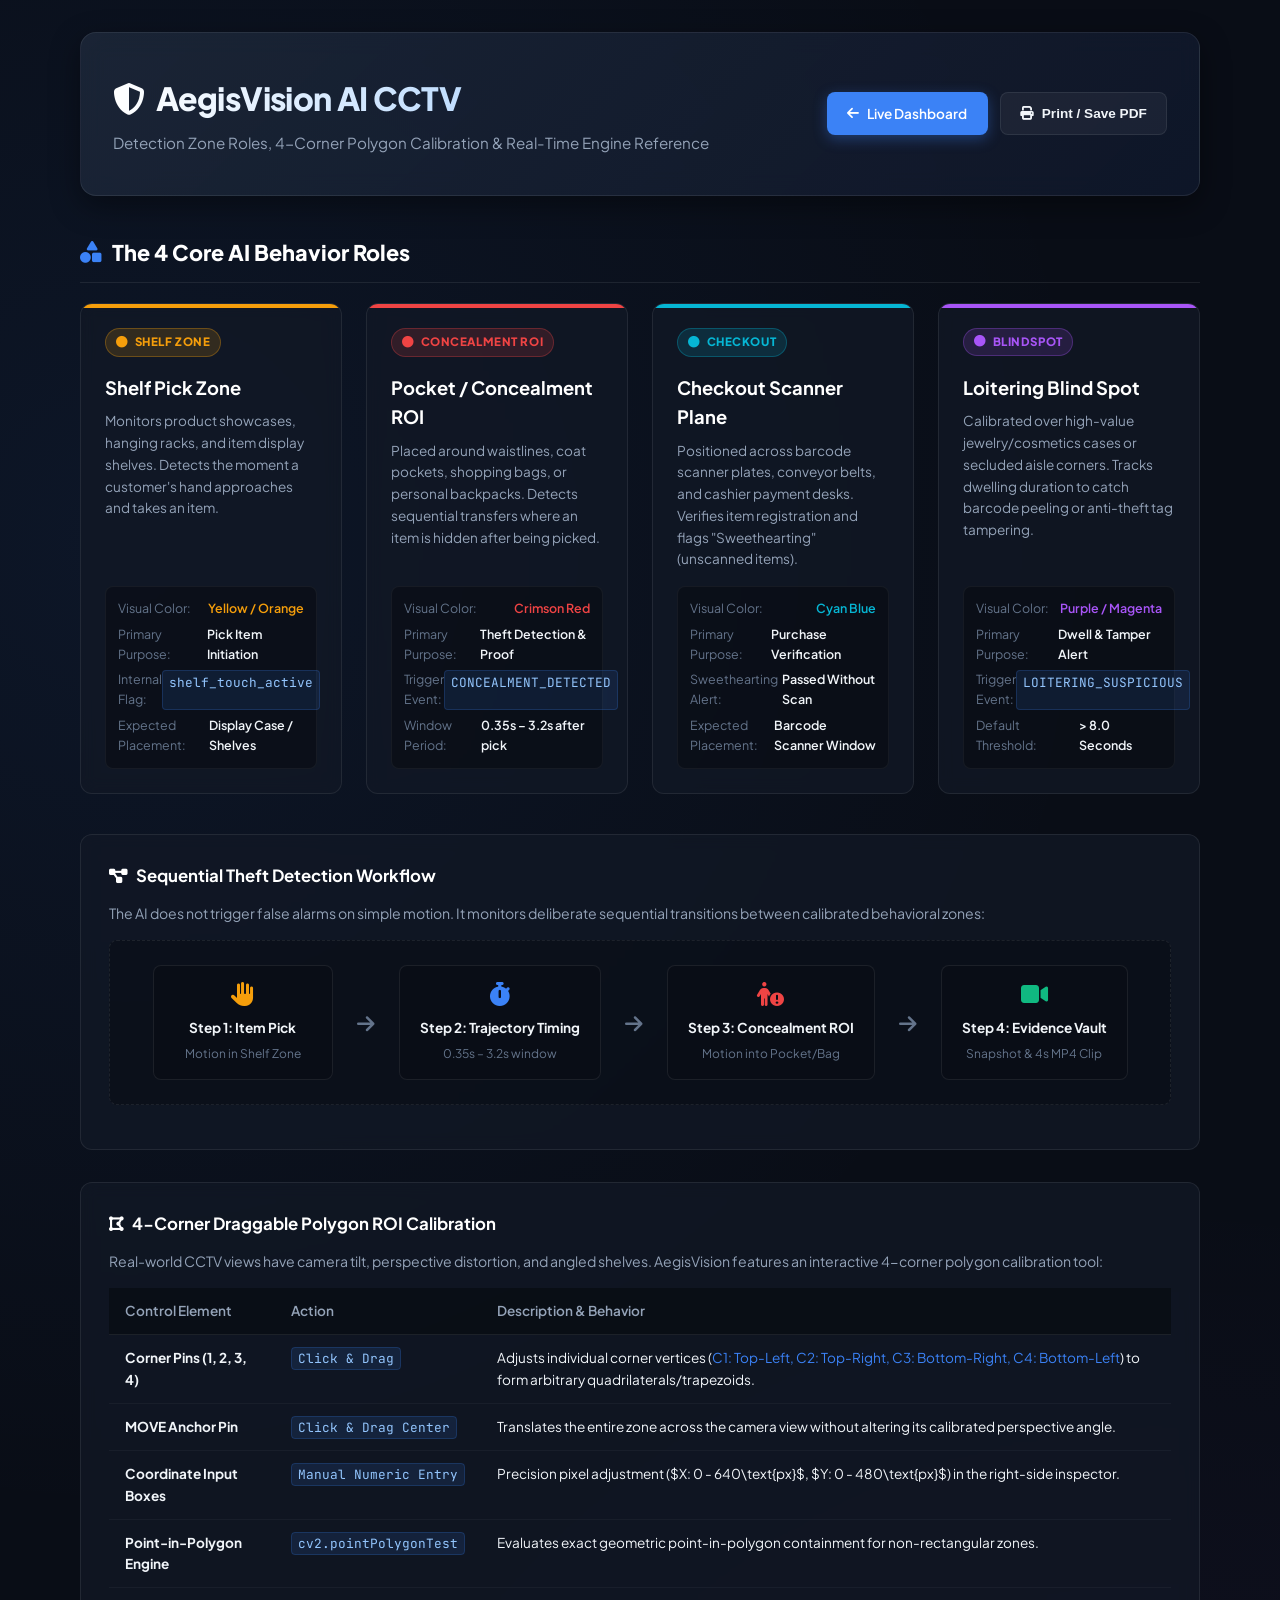
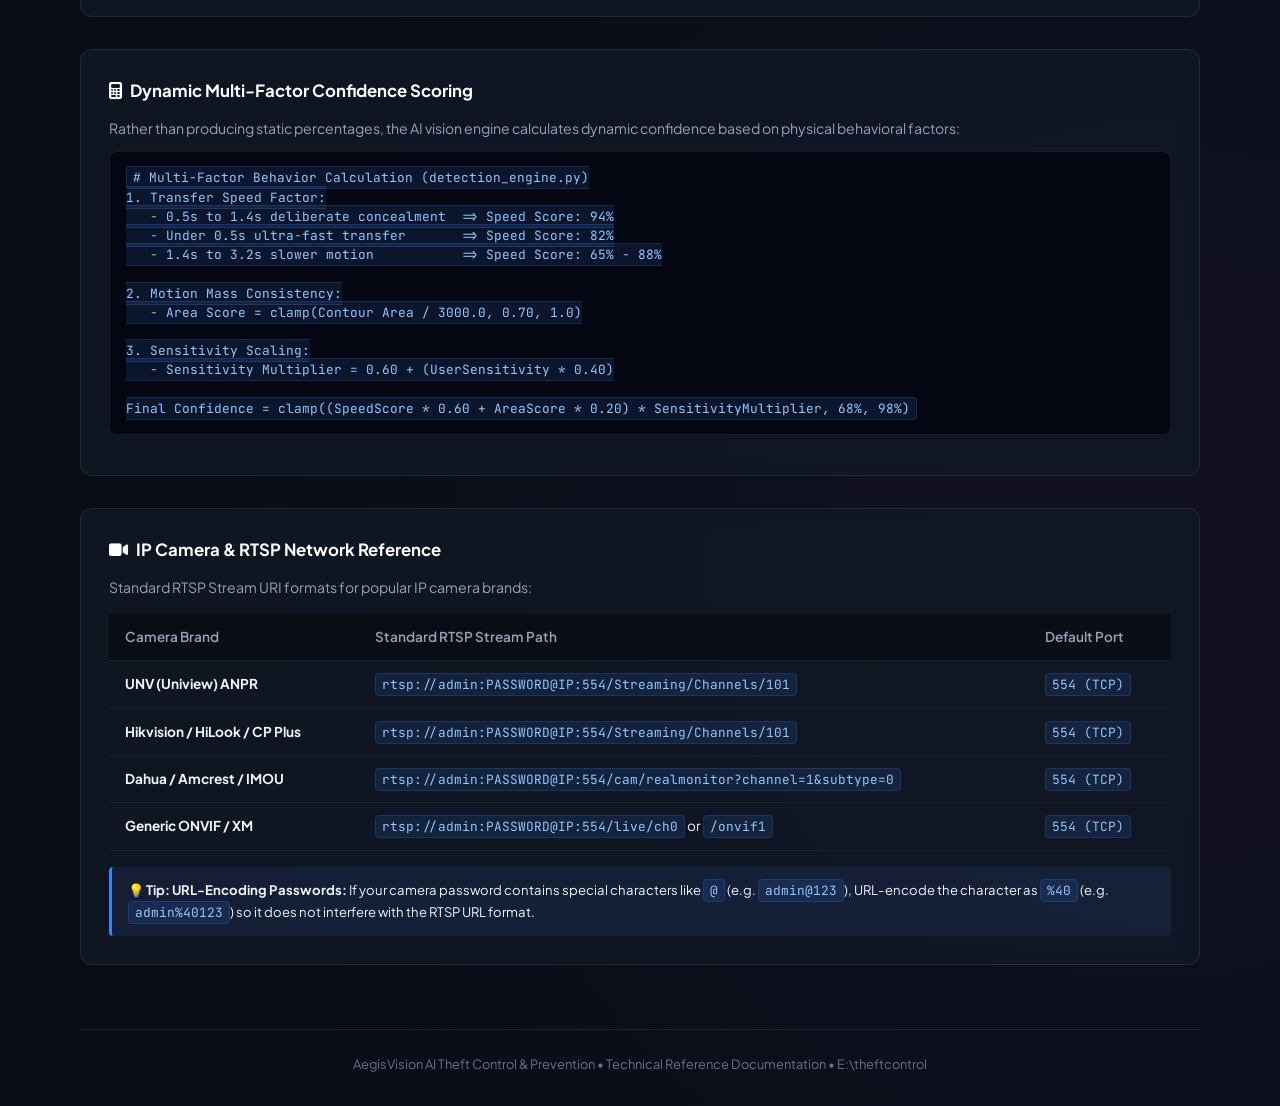
==== frontend/documentation.html @ 31d65dce "Add HTML reference documentation for Behavior Roles and 4-corner calibration" ====
<!DOCTYPE html>
<html lang="en">
<head>
    <meta charset="UTF-8">
    <meta name="viewport" content="width=device-width, initial-scale=1.0">
    <title>AegisVision - AI Theft Prevention & CCTV Calibration Reference Guide</title>
    <!-- Modern Typography -->
    <link rel="preconnect" href="https://fonts.googleapis.com">
    <link rel="preconnect" href="https://fonts.gstatic.com" crossorigin>
    <link href="https://fonts.googleapis.com/css2?family=Plus+Jakarta+Sans:wght@300;400;500;600;700;800&family=JetBrains+Mono:wght@400;500;700&display=swap" rel="stylesheet">
    <!-- Font Awesome Icons -->
    <link rel="stylesheet" href="https://cdnjs.cloudflare.com/ajax/libs/font-awesome/6.5.1/css/all.min.css">
    
    <style>
        :root {
            --bg-body: #090d16;
            --bg-card: rgba(18, 24, 38, 0.75);
            --bg-card-hover: rgba(28, 38, 60, 0.85);
            --border-color: rgba(255, 255, 255, 0.08);
            --border-highlight: rgba(59, 130, 246, 0.4);
            --text-primary: #f1f5f9;
            --text-secondary: #94a3b8;
            --text-muted: #64748b;
            --accent-blue: #3b82f6;
            --accent-amber: #f59e0b;
            --accent-red: #ef4444;
            --accent-cyan: #06b6d4;
            --accent-purple: #a855f7;
            --accent-green: #10b981;
            --radius-lg: 16px;
            --radius-md: 12px;
            --radius-sm: 8px;
        }

        * {
            box-sizing: border-box;
            margin: 0;
            padding: 0;
        }

        body {
            font-family: 'Plus Jakarta Sans', -apple-system, BlinkMacSystemFont, sans-serif;
            background-color: var(--bg-body);
            color: var(--text-primary);
            line-height: 1.6;
            padding: 2rem 1.5rem;
            background-image: 
                radial-gradient(circle at 10% 20%, rgba(59, 130, 246, 0.08) 0%, transparent 40%),
                radial-gradient(circle at 90% 80%, rgba(168, 85, 247, 0.06) 0%, transparent 40%);
            min-height: 100vh;
        }

        .container {
            max-width: 1120px;
            margin: 0 auto;
        }

        /* HEADER */
        .doc-header {
            background: linear-gradient(135deg, rgba(30, 41, 59, 0.8) 0%, rgba(15, 23, 42, 0.9) 100%);
            border: 1px solid var(--border-color);
            border-radius: var(--radius-lg);
            padding: 2.5rem 2rem;
            margin-bottom: 2.5rem;
            backdrop-filter: blur(12px);
            box-shadow: 0 10px 30px rgba(0, 0, 0, 0.4);
            display: flex;
            align-items: center;
            justify-content: space-between;
            flex-wrap: wrap;
            gap: 1.5rem;
        }

        .header-left h1 {
            font-size: 2rem;
            font-weight: 800;
            letter-spacing: -0.02em;
            display: flex;
            align-items: center;
            gap: 0.75rem;
            background: linear-gradient(to right, #ffffff, #93c5fd);
            -webkit-background-clip: text;
            -webkit-text-fill-color: transparent;
        }

        .header-left p {
            color: var(--text-secondary);
            font-size: 0.95rem;
            margin-top: 0.4rem;
        }

        .header-actions {
            display: flex;
            gap: 0.75rem;
        }

        .btn {
            display: inline-flex;
            align-items: center;
            gap: 0.5rem;
            padding: 0.6rem 1.2rem;
            border-radius: var(--radius-sm);
            font-size: 0.85rem;
            font-weight: 600;
            text-decoration: none;
            cursor: pointer;
            transition: all 0.2s ease;
            border: 1px solid transparent;
        }

        .btn-primary {
            background-color: var(--accent-blue);
            color: #ffffff;
            box-shadow: 0 4px 14px rgba(59, 130, 246, 0.35);
        }

        .btn-primary:hover {
            background-color: #2563eb;
            transform: translateY(-1px);
        }

        .btn-outline {
            background-color: rgba(255, 255, 255, 0.05);
            border-color: var(--border-color);
            color: var(--text-primary);
        }

        .btn-outline:hover {
            background-color: rgba(255, 255, 255, 0.1);
        }

        /* SECTION HEADINGS */
        .section-title {
            font-size: 1.35rem;
            font-weight: 800;
            color: #ffffff;
            margin: 2.5rem 0 1.25rem 0;
            display: flex;
            align-items: center;
            gap: 0.6rem;
            border-bottom: 1px solid var(--border-color);
            padding-bottom: 0.75rem;
        }

        .section-title i {
            color: var(--accent-blue);
        }

        /* ROLE CARDS GRID */
        .roles-grid {
            display: grid;
            grid-template-columns: repeat(auto-fit, minmax(260px, 1fr));
            gap: 1.5rem;
            margin-bottom: 2.5rem;
        }

        .role-card {
            background: var(--bg-card);
            border: 1px solid var(--border-color);
            border-radius: var(--radius-md);
            padding: 1.5rem;
            backdrop-filter: blur(8px);
            transition: all 0.25s ease;
            position: relative;
            overflow: hidden;
            display: flex;
            flex-direction: column;
        }

        .role-card:hover {
            background: var(--bg-card-hover);
            transform: translateY(-3px);
            box-shadow: 0 8px 24px rgba(0, 0, 0, 0.3);
        }

        .role-card::before {
            content: '';
            position: absolute;
            top: 0;
            left: 0;
            width: 100%;
            height: 4px;
        }

        .card-shelf::before { background-color: var(--accent-amber); }
        .card-pocket::before { background-color: var(--accent-red); }
        .card-checkout::before { background-color: var(--accent-cyan); }
        .card-blindspot::before { background-color: var(--accent-purple); }

        .role-badge {
            display: inline-flex;
            align-items: center;
            gap: 0.4rem;
            font-size: 0.72rem;
            font-weight: 800;
            text-transform: uppercase;
            letter-spacing: 0.05em;
            padding: 0.25rem 0.6rem;
            border-radius: 20px;
            margin-bottom: 1rem;
            width: fit-content;
        }

        .badge-shelf { background: rgba(245, 158, 11, 0.15); color: var(--accent-amber); border: 1px solid rgba(245, 158, 11, 0.3); }
        .badge-pocket { background: rgba(239, 68, 68, 0.15); color: var(--accent-red); border: 1px solid rgba(239, 68, 68, 0.3); }
        .badge-checkout { background: rgba(6, 182, 212, 0.15); color: var(--accent-cyan); border: 1px solid rgba(6, 182, 212, 0.3); }
        .badge-blindspot { background: rgba(168, 85, 247, 0.15); color: var(--accent-purple); border: 1px solid rgba(168, 85, 247, 0.3); }

        .role-card h3 {
            font-size: 1.15rem;
            font-weight: 700;
            margin-bottom: 0.5rem;
            color: #ffffff;
        }

        .role-card p {
            color: var(--text-secondary);
            font-size: 0.85rem;
            margin-bottom: 1rem;
            flex: 1;
        }

        .role-specs {
            background: rgba(0, 0, 0, 0.3);
            border-radius: var(--radius-sm);
            padding: 0.75rem;
            font-size: 0.78rem;
            border: 1px solid rgba(255, 255, 255, 0.05);
        }

        .role-specs div {
            display: flex;
            justify-content: space-between;
            margin-bottom: 0.35rem;
        }

        .role-specs div:last-child {
            margin-bottom: 0;
        }

        .role-specs span:first-child {
            color: var(--text-muted);
        }

        .role-specs span:last-child {
            font-weight: 600;
            color: var(--text-primary);
        }

        /* FEATURE PANELS */
        .feature-panel {
            background: var(--bg-card);
            border: 1px solid var(--border-color);
            border-radius: var(--radius-md);
            padding: 1.75rem;
            margin-bottom: 2rem;
            backdrop-filter: blur(8px);
        }

        .feature-panel h4 {
            font-size: 1.05rem;
            font-weight: 700;
            color: #ffffff;
            margin-bottom: 0.75rem;
            display: flex;
            align-items: center;
            gap: 0.5rem;
        }

        /* TABLES */
        .doc-table {
            width: 100%;
            border-collapse: collapse;
            font-size: 0.85rem;
            margin-top: 1rem;
        }

        .doc-table th {
            text-align: left;
            padding: 0.75rem 1rem;
            background: rgba(0, 0, 0, 0.35);
            color: var(--text-secondary);
            font-weight: 600;
            border-bottom: 1px solid var(--border-color);
        }

        .doc-table td {
            padding: 0.75rem 1rem;
            border-bottom: 1px solid rgba(255, 255, 255, 0.04);
            color: var(--text-primary);
            vertical-align: top;
        }

        .doc-table tr:hover td {
            background: rgba(255, 255, 255, 0.02);
        }

        /* CODE SNIPPETS */
        code, pre {
            font-family: 'JetBrains Mono', monospace;
            font-size: 0.8rem;
        }

        code {
            background: rgba(59, 130, 246, 0.12);
            color: #93c5fd;
            padding: 2px 6px;
            border-radius: 4px;
            border: 1px solid rgba(59, 130, 246, 0.2);
        }

        pre {
            background: #040711;
            padding: 1rem;
            border-radius: var(--radius-sm);
            border: 1px solid rgba(255, 255, 255, 0.08);
            overflow-x: auto;
            color: #cbd5e1;
            line-height: 1.5;
            margin: 0.75rem 0;
        }

        /* VISUAL DIAGRAM */
        .diagram-box {
            display: flex;
            align-items: center;
            justify-content: center;
            gap: 1.5rem;
            flex-wrap: wrap;
            padding: 1.5rem;
            background: rgba(0, 0, 0, 0.25);
            border-radius: var(--radius-sm);
            border: 1px dashed var(--border-color);
            margin: 1rem 0;
        }

        .diagram-node {
            background: var(--bg-body);
            border: 1px solid var(--border-color);
            padding: 1rem 1.25rem;
            border-radius: var(--radius-sm);
            text-align: center;
            min-width: 180px;
        }

        .diagram-node i {
            font-size: 1.5rem;
            margin-bottom: 0.5rem;
            display: block;
        }

        .diagram-arrow {
            color: var(--text-muted);
            font-size: 1.25rem;
        }

        /* FOOTER */
        .doc-footer {
            text-align: center;
            color: var(--text-muted);
            font-size: 0.8rem;
            margin-top: 4rem;
            padding-top: 1.5rem;
            border-top: 1px solid var(--border-color);
        }

        @media (max-width: 768px) {
            .doc-header {
                padding: 1.5rem;
            }
            .roles-grid {
                grid-template-columns: 1fr;
            }
        }
    </style>
</head>
<body>
    <div class="container">

        <!-- 1. HEADER -->
        <header class="doc-header">
            <div class="header-left">
                <h1><i class="fa-solid fa-shield-halved"></i> AegisVision AI CCTV</h1>
                <p>Detection Zone Roles, 4-Corner Polygon Calibration & Real-Time Engine Reference</p>
            </div>
            <div class="header-actions">
                <a href="/" class="btn btn-primary"><i class="fa-solid fa-arrow-left"></i> Live Dashboard</a>
                <button onclick="window.print()" class="btn btn-outline"><i class="fa-solid fa-print"></i> Print / Save PDF</button>
            </div>
        </header>

        <!-- 2. BEHAVIOR ROLES -->
        <h2 class="section-title"><i class="fa-solid fa-shapes"></i> The 4 Core AI Behavior Roles</h2>
        
        <div class="roles-grid">
            
            <!-- ROLE 1: SHELF ZONE -->
            <div class="role-card card-shelf">
                <span class="role-badge badge-shelf"><i class="fa-solid fa-circle"></i> Shelf Zone</span>
                <h3>Shelf Pick Zone</h3>
                <p>Monitors product showcases, hanging racks, and item display shelves. Detects the moment a customer's hand approaches and takes an item.</p>
                <div class="role-specs">
                    <div><span>Visual Color:</span> <span style="color:var(--accent-amber)">Yellow / Orange</span></div>
                    <div><span>Primary Purpose:</span> <span>Pick Item Initiation</span></div>
                    <div><span>Internal Flag:</span> <code>shelf_touch_active</code></div>
                    <div><span>Expected Placement:</span> <span>Display Case / Shelves</span></div>
                </div>
            </div>

            <!-- ROLE 2: POCKET CONCEALMENT -->
            <div class="role-card card-pocket">
                <span class="role-badge badge-pocket"><i class="fa-solid fa-circle"></i> Concealment ROI</span>
                <h3>Pocket / Concealment ROI</h3>
                <p>Placed around waistlines, coat pockets, shopping bags, or personal backpacks. Detects sequential transfers where an item is hidden after being picked.</p>
                <div class="role-specs">
                    <div><span>Visual Color:</span> <span style="color:var(--accent-red)">Crimson Red</span></div>
                    <div><span>Primary Purpose:</span> <span>Theft Detection & Proof</span></div>
                    <div><span>Trigger Event:</span> <code>CONCEALMENT_DETECTED</code></div>
                    <div><span>Window Period:</span> <span>0.35s – 3.2s after pick</span></div>
                </div>
            </div>

            <!-- ROLE 3: CHECKOUT ZONE -->
            <div class="role-card card-checkout">
                <span class="role-badge badge-checkout"><i class="fa-solid fa-circle"></i> Checkout</span>
                <h3>Checkout Scanner Plane</h3>
                <p>Positioned across barcode scanner plates, conveyor belts, and cashier payment desks. Verifies item registration and flags "Sweethearting" (unscanned items).</p>
                <div class="role-specs">
                    <div><span>Visual Color:</span> <span style="color:var(--accent-cyan)">Cyan Blue</span></div>
                    <div><span>Primary Purpose:</span> <span>Purchase Verification</span></div>
                    <div><span>Sweethearting Alert:</span> <span>Passed Without Scan</span></div>
                    <div><span>Expected Placement:</span> <span>Barcode Scanner Window</span></div>
                </div>
            </div>

            <!-- ROLE 4: BLIND SPOT -->
            <div class="role-card card-blindspot">
                <span class="role-badge badge-blindspot"><i class="fa-solid fa-circle"></i> Blindspot</span>
                <h3>Loitering Blind Spot</h3>
                <p>Calibrated over high-value jewelry/cosmetics cases or secluded aisle corners. Tracks dwelling duration to catch barcode peeling or anti-theft tag tampering.</p>
                <div class="role-specs">
                    <div><span>Visual Color:</span> <span style="color:var(--accent-purple)">Purple / Magenta</span></div>
                    <div><span>Primary Purpose:</span> <span>Dwell & Tamper Alert</span></div>
                    <div><span>Trigger Event:</span> <code>LOITERING_SUSPICIOUS</code></div>
                    <div><span>Default Threshold:</span> <span>&gt; 8.0 Seconds</span></div>
                </div>
            </div>

        </div>

        <!-- 3. BEHAVIORAL SEQUENCE WORKFLOW -->
        <div class="feature-panel">
            <h4><i class="fa-solid fa-diagram-project text-blue"></i> Sequential Theft Detection Workflow</h4>
            <p style="color: var(--text-secondary); font-size: 0.88rem;">
                The AI does not trigger false alarms on simple motion. It monitors deliberate sequential transitions between calibrated behavioral zones:
            </p>

            <div class="diagram-box">
                <div class="diagram-node">
                    <i class="fa-solid fa-hand text-amber" style="color: var(--accent-amber);"></i>
                    <strong style="font-size: 0.85rem;">Step 1: Item Pick</strong>
                    <div style="font-size: 0.75rem; color: var(--text-muted); margin-top: 4px;">Motion in Shelf Zone</div>
                </div>
                <div class="diagram-arrow"><i class="fa-solid fa-arrow-right"></i></div>
                <div class="diagram-node">
                    <i class="fa-solid fa-stopwatch text-blue" style="color: var(--accent-blue);"></i>
                    <strong style="font-size: 0.85rem;">Step 2: Trajectory Timing</strong>
                    <div style="font-size: 0.75rem; color: var(--text-muted); margin-top: 4px;">0.35s – 3.2s window</div>
                </div>
                <div class="diagram-arrow"><i class="fa-solid fa-arrow-right"></i></div>
                <div class="diagram-node">
                    <i class="fa-solid fa-person-circle-exclamation text-red" style="color: var(--accent-red);"></i>
                    <strong style="font-size: 0.85rem;">Step 3: Concealment ROI</strong>
                    <div style="font-size: 0.75rem; color: var(--text-muted); margin-top: 4px;">Motion into Pocket/Bag</div>
                </div>
                <div class="diagram-arrow"><i class="fa-solid fa-arrow-right"></i></div>
                <div class="diagram-node">
                    <i class="fa-solid fa-video text-green" style="color: var(--accent-green);"></i>
                    <strong style="font-size: 0.85rem;">Step 4: Evidence Vault</strong>
                    <div style="font-size: 0.75rem; color: var(--text-muted); margin-top: 4px;">Snapshot & 4s MP4 Clip</div>
                </div>
            </div>
        </div>

        <!-- 4. 4-CORNER DRAGGABLE POLYGON CALIBRATION -->
        <div class="feature-panel">
            <h4><i class="fa-solid fa-draw-polygon text-blue"></i> 4-Corner Draggable Polygon ROI Calibration</h4>
            <p style="color: var(--text-secondary); font-size: 0.88rem; margin-bottom: 1rem;">
                Real-world CCTV views have camera tilt, perspective distortion, and angled shelves. AegisVision features an interactive 4-corner polygon calibration tool:
            </p>

            <table class="doc-table">
                <thead>
                    <tr>
                        <th>Control Element</th>
                        <th>Action</th>
                        <th>Description & Behavior</th>
                    </tr>
                </thead>
                <tbody>
                    <tr>
                        <td><strong>Corner Pins (1, 2, 3, 4)</strong></td>
                        <td><code>Click & Drag</code></td>
                        <td>Adjusts individual corner vertices (<span style="color: var(--accent-blue)">C1: Top-Left, C2: Top-Right, C3: Bottom-Right, C4: Bottom-Left</span>) to form arbitrary quadrilaterals/trapezoids.</td>
                    </tr>
                    <tr>
                        <td><strong>MOVE Anchor Pin</strong></td>
                        <td><code>Click & Drag Center</code></td>
                        <td>Translates the entire zone across the camera view without altering its calibrated perspective angle.</td>
                    </tr>
                    <tr>
                        <td><strong>Coordinate Input Boxes</strong></td>
                        <td><code>Manual Numeric Entry</code></td>
                        <td>Precision pixel adjustment ($X: 0 - 640\text{px}$, $Y: 0 - 480\text{px}$) in the right-side inspector.</td>
                    </tr>
                    <tr>
                        <td><strong>Point-in-Polygon Engine</strong></td>
                        <td><code>cv2.pointPolygonTest</code></td>
                        <td>Evaluates exact geometric point-in-polygon containment for non-rectangular zones.</td>
                    </tr>
                </tbody>
            </table>
        </div>

        <!-- 5. DYNAMIC CONFIDENCE SCORING -->
        <div class="feature-panel">
            <h4><i class="fa-solid fa-calculator text-blue"></i> Dynamic Multi-Factor Confidence Scoring</h4>
            <p style="color: var(--text-secondary); font-size: 0.88rem;">
                Rather than producing static percentages, the AI vision engine calculates dynamic confidence based on physical behavioral factors:
            </p>

            <pre><code># Multi-Factor Behavior Calculation (detection_engine.py)
1. Transfer Speed Factor:
   - 0.5s to 1.4s deliberate concealment  => Speed Score: 94%
   - Under 0.5s ultra-fast transfer       => Speed Score: 82%
   - 1.4s to 3.2s slower motion           => Speed Score: 65% - 88%

2. Motion Mass Consistency:
   - Area Score = clamp(Contour Area / 3000.0, 0.70, 1.0)

3. Sensitivity Scaling:
   - Sensitivity Multiplier = 0.60 + (UserSensitivity * 0.40)

Final Confidence = clamp((SpeedScore * 0.60 + AreaScore * 0.20) * SensitivityMultiplier, 68%, 98%)</code></pre>
        </div>

        <!-- 6. CAMERA STREAM & NETWORK REFERENCE -->
        <div class="feature-panel">
            <h4><i class="fa-solid fa-video text-blue"></i> IP Camera & RTSP Network Reference</h4>
            <p style="color: var(--text-secondary); font-size: 0.88rem;">
                Standard RTSP Stream URI formats for popular IP camera brands:
            </p>

            <table class="doc-table">
                <thead>
                    <tr>
                        <th>Camera Brand</th>
                        <th>Standard RTSP Stream Path</th>
                        <th>Default Port</th>
                    </tr>
                </thead>
                <tbody>
                    <tr>
                        <td><strong>UNV (Uniview) ANPR</strong></td>
                        <td><code>rtsp://admin:PASSWORD@IP:554/Streaming/Channels/101</code></td>
                        <td><code>554 (TCP)</code></td>
                    </tr>
                    <tr>
                        <td><strong>Hikvision / HiLook / CP Plus</strong></td>
                        <td><code>rtsp://admin:PASSWORD@IP:554/Streaming/Channels/101</code></td>
                        <td><code>554 (TCP)</code></td>
                    </tr>
                    <tr>
                        <td><strong>Dahua / Amcrest / IMOU</strong></td>
                        <td><code>rtsp://admin:PASSWORD@IP:554/cam/realmonitor?channel=1&subtype=0</code></td>
                        <td><code>554 (TCP)</code></td>
                    </tr>
                    <tr>
                        <td><strong>Generic ONVIF / XM</strong></td>
                        <td><code>rtsp://admin:PASSWORD@IP:554/live/ch0</code> or <code>/onvif1</code></td>
                        <td><code>554 (TCP)</code></td>
                    </tr>
                </tbody>
            </table>

            <div style="background: rgba(59, 130, 246, 0.1); border-left: 3px solid var(--accent-blue); padding: 0.75rem 1rem; border-radius: 4px; margin-top: 1rem; font-size: 0.82rem;">
                <strong>💡 Tip: URL-Encoding Passwords:</strong> If your camera password contains special characters like <code>@</code> (e.g. <code>admin@123</code>), URL-encode the character as <code>%40</code> (e.g. <code>admin%40123</code>) so it does not interfere with the RTSP URL format.
            </div>
        </div>

        <!-- FOOTER -->
        <footer class="doc-footer">
            <p>AegisVision AI Theft Control & Prevention &bull; Technical Reference Documentation &bull; E:\theftcontrol</p>
        </footer>

    </div>
</body>
</html>
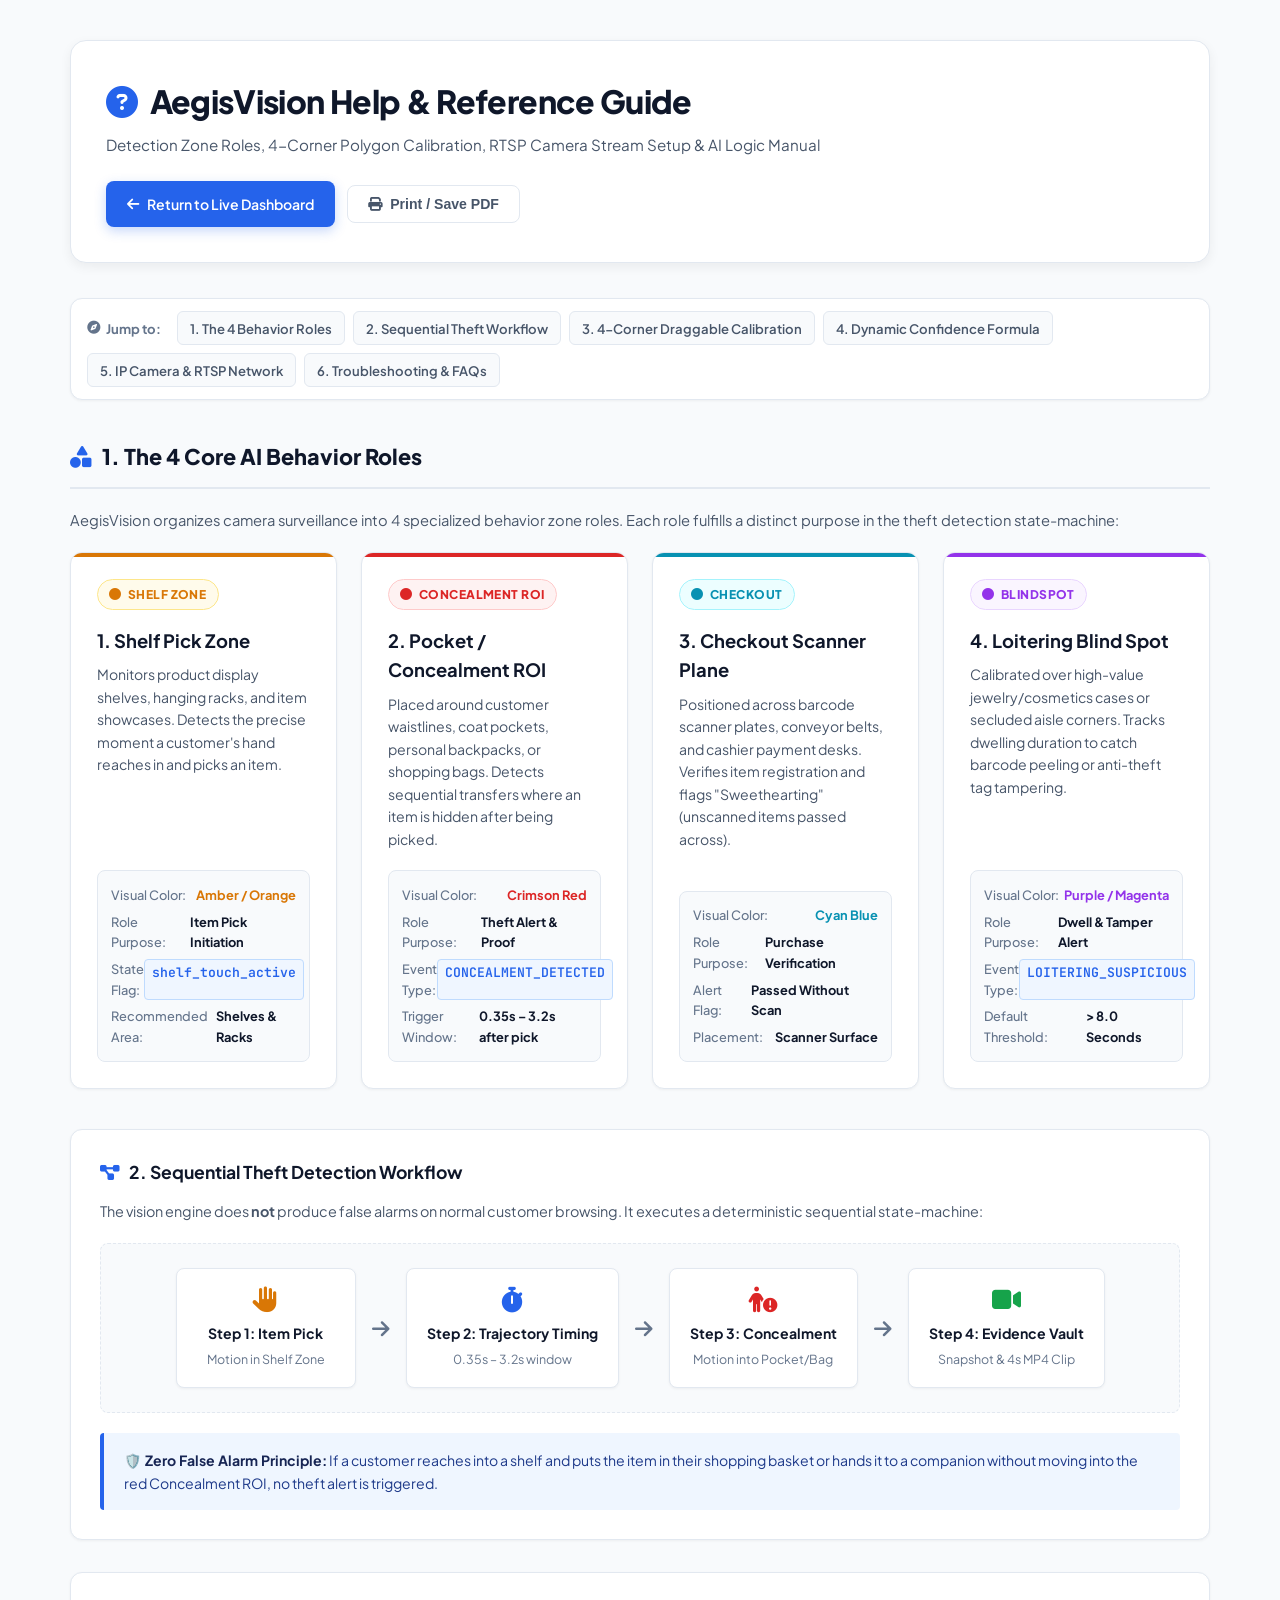
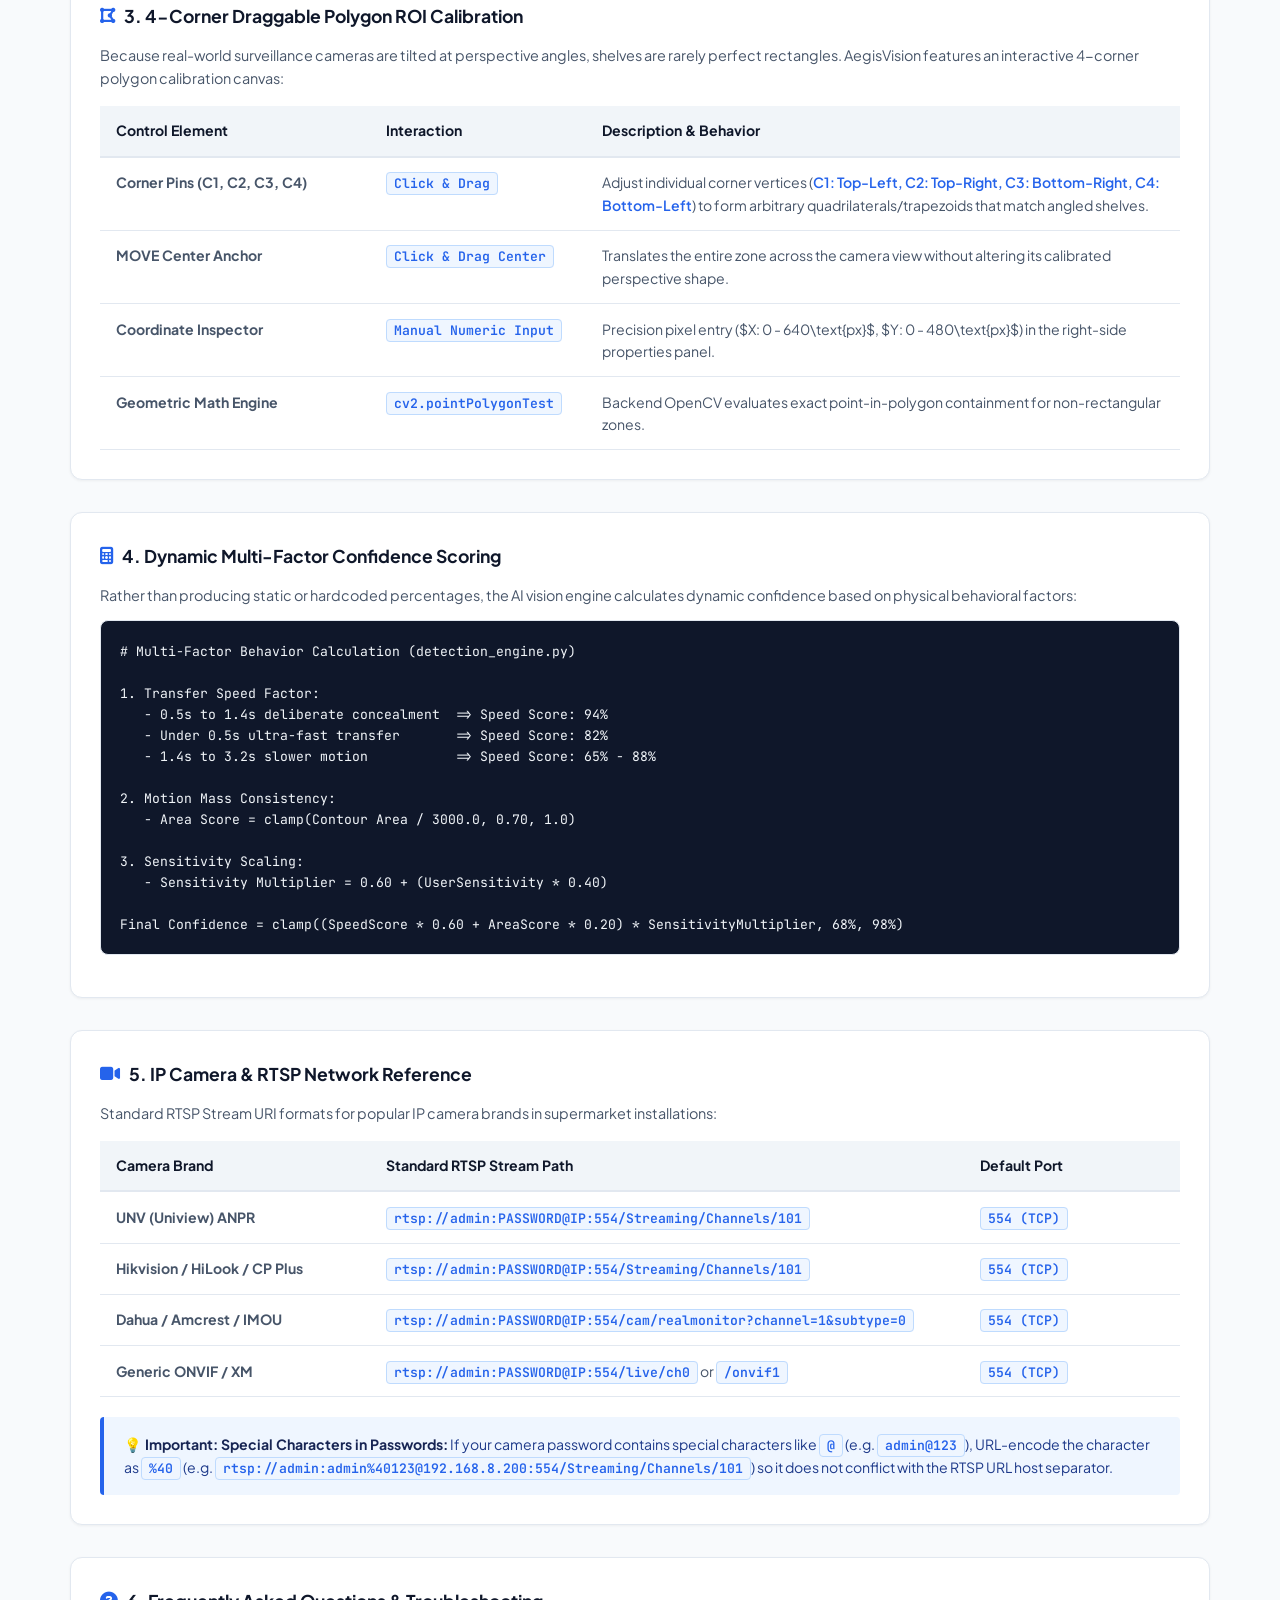
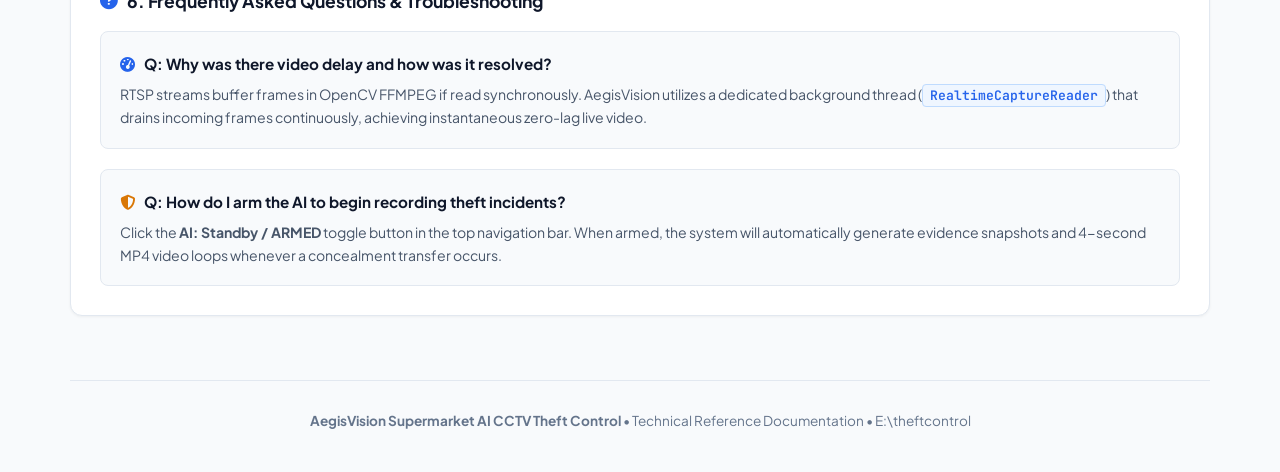
==== commit a4d0f3f9: "Update documentation to light white theme and integrate Help tab and links" ====
--- a/frontend/documentation.html
+++ b/frontend/documentation.html
@@ -3,30 +3,47 @@
 <head>
     <meta charset="UTF-8">
     <meta name="viewport" content="width=device-width, initial-scale=1.0">
-    <title>AegisVision - AI Theft Prevention & CCTV Calibration Reference Guide</title>
+    <title>AegisVision Help & Reference Guide - Supermarket AI CCTV Theft Prevention</title>
     <!-- Modern Typography -->
     <link rel="preconnect" href="https://fonts.googleapis.com">
     <link rel="preconnect" href="https://fonts.gstatic.com" crossorigin>
-    <link href="https://fonts.googleapis.com/css2?family=Plus+Jakarta+Sans:wght@300;400;500;600;700;800&family=JetBrains+Mono:wght@400;500;700&display=swap" rel="stylesheet">
+    <link href="https://fonts.googleapis.com/css2?family=Plus+Jakarta+Sans:wght@300;400;500;600;700;800&family=JetBrains+Mono:wght@400;500;600;700&display=swap" rel="stylesheet">
     <!-- Font Awesome Icons -->
     <link rel="stylesheet" href="https://cdnjs.cloudflare.com/ajax/libs/font-awesome/6.5.1/css/all.min.css">
     
     <style>
         :root {
-            --bg-body: #090d16;
-            --bg-card: rgba(18, 24, 38, 0.75);
-            --bg-card-hover: rgba(28, 38, 60, 0.85);
-            --border-color: rgba(255, 255, 255, 0.08);
-            --border-highlight: rgba(59, 130, 246, 0.4);
-            --text-primary: #f1f5f9;
-            --text-secondary: #94a3b8;
+            --bg-body: #f8fafc;
+            --bg-card: #ffffff;
+            --bg-card-hover: #ffffff;
+            --bg-alt: #f1f5f9;
+            --border-color: #e2e8f0;
+            --border-hover: #cbd5e1;
+            --border-highlight: #3b82f6;
+            --text-primary: #0f172a;
+            --text-secondary: #475569;
             --text-muted: #64748b;
-            --accent-blue: #3b82f6;
-            --accent-amber: #f59e0b;
-            --accent-red: #ef4444;
-            --accent-cyan: #06b6d4;
-            --accent-purple: #a855f7;
-            --accent-green: #10b981;
+            --accent-blue: #2563eb;
+            --accent-blue-light: #eff6ff;
+            --accent-blue-border: #bfdbfe;
+            --accent-amber: #d97706;
+            --accent-amber-light: #fffbeb;
+            --accent-amber-border: #fde68a;
+            --accent-red: #dc2626;
+            --accent-red-light: #fef2f2;
+            --accent-red-border: #fecaca;
+            --accent-cyan: #0891b2;
+            --accent-cyan-light: #ecfeff;
+            --accent-cyan-border: #a5f3fc;
+            --accent-purple: #9333ea;
+            --accent-purple-light: #faf5ff;
+            --accent-purple-border: #e9d5ff;
+            --accent-green: #16a34a;
+            --accent-green-light: #f0fdf4;
+            --accent-green-border: #bbf7d0;
+            --shadow-sm: 0 1px 3px rgba(0, 0, 0, 0.05);
+            --shadow-md: 0 4px 12px rgba(0, 0, 0, 0.06);
+            --shadow-lg: 0 10px 25px rgba(0, 0, 0, 0.08);
             --radius-lg: 16px;
             --radius-md: 12px;
             --radius-sm: 8px;
@@ -43,27 +60,23 @@
             background-color: var(--bg-body);
             color: var(--text-primary);
             line-height: 1.6;
-            padding: 2rem 1.5rem;
-            background-image: 
-                radial-gradient(circle at 10% 20%, rgba(59, 130, 246, 0.08) 0%, transparent 40%),
-                radial-gradient(circle at 90% 80%, rgba(168, 85, 247, 0.06) 0%, transparent 40%);
+            padding: 2.5rem 1.5rem;
             min-height: 100vh;
         }
 
         .container {
-            max-width: 1120px;
+            max-width: 1140px;
             margin: 0 auto;
         }
 
         /* HEADER */
         .doc-header {
-            background: linear-gradient(135deg, rgba(30, 41, 59, 0.8) 0%, rgba(15, 23, 42, 0.9) 100%);
+            background: #ffffff;
             border: 1px solid var(--border-color);
             border-radius: var(--radius-lg);
-            padding: 2.5rem 2rem;
-            margin-bottom: 2.5rem;
-            backdrop-filter: blur(12px);
-            box-shadow: 0 10px 30px rgba(0, 0, 0, 0.4);
+            padding: 2.2rem 2.2rem;
+            margin-bottom: 2.2rem;
+            box-shadow: var(--shadow-md);
             display: flex;
             align-items: center;
             justify-content: space-between;
@@ -78,19 +91,22 @@
             display: flex;
             align-items: center;
             gap: 0.75rem;
-            background: linear-gradient(to right, #ffffff, #93c5fd);
-            -webkit-background-clip: text;
-            -webkit-text-fill-color: transparent;
+            color: #0f172a;
+        }
+
+        .header-left h1 i {
+            color: var(--accent-blue);
         }
 
         .header-left p {
             color: var(--text-secondary);
             font-size: 0.95rem;
-            margin-top: 0.4rem;
+            margin-top: 0.35rem;
         }
 
         .header-actions {
             display: flex;
+            align-items: center;
             gap: 0.75rem;
         }
 
@@ -98,9 +114,9 @@
             display: inline-flex;
             align-items: center;
             gap: 0.5rem;
-            padding: 0.6rem 1.2rem;
+            padding: 0.65rem 1.25rem;
             border-radius: var(--radius-sm);
-            font-size: 0.85rem;
+            font-size: 0.88rem;
             font-weight: 600;
             text-decoration: none;
             cursor: pointer;
@@ -111,34 +127,67 @@
         .btn-primary {
             background-color: var(--accent-blue);
             color: #ffffff;
-            box-shadow: 0 4px 14px rgba(59, 130, 246, 0.35);
+            box-shadow: 0 4px 12px rgba(37, 99, 235, 0.25);
         }
 
         .btn-primary:hover {
-            background-color: #2563eb;
+            background-color: #1d4ed8;
             transform: translateY(-1px);
         }
 
         .btn-outline {
-            background-color: rgba(255, 255, 255, 0.05);
+            background-color: #ffffff;
             border-color: var(--border-color);
+            color: var(--text-secondary);
+        }
+
+        .btn-outline:hover {
+            background-color: var(--bg-alt);
             color: var(--text-primary);
-        }
-
-        .btn-outline:hover {
-            background-color: rgba(255, 255, 255, 0.1);
+            border-color: var(--border-hover);
+        }
+
+        /* QUICK NAVIGATION PILLS */
+        .quick-nav {
+            display: flex;
+            flex-wrap: wrap;
+            gap: 0.5rem;
+            margin-bottom: 2rem;
+            background: #ffffff;
+            padding: 0.75rem 1rem;
+            border-radius: var(--radius-md);
+            border: 1px solid var(--border-color);
+            box-shadow: var(--shadow-sm);
+        }
+
+        .quick-nav a {
+            font-size: 0.82rem;
+            font-weight: 600;
+            color: var(--text-secondary);
+            text-decoration: none;
+            padding: 0.35rem 0.75rem;
+            border-radius: 6px;
+            background: var(--bg-body);
+            border: 1px solid var(--border-color);
+            transition: all 0.15s ease;
+        }
+
+        .quick-nav a:hover {
+            background: var(--accent-blue-light);
+            color: var(--accent-blue);
+            border-color: var(--accent-blue-border);
         }
 
         /* SECTION HEADINGS */
         .section-title {
             font-size: 1.35rem;
             font-weight: 800;
-            color: #ffffff;
+            color: #0f172a;
             margin: 2.5rem 0 1.25rem 0;
             display: flex;
             align-items: center;
-            gap: 0.6rem;
-            border-bottom: 1px solid var(--border-color);
+            gap: 0.65rem;
+            border-bottom: 2px solid var(--border-color);
             padding-bottom: 0.75rem;
         }
 
@@ -155,11 +204,11 @@
         }
 
         .role-card {
-            background: var(--bg-card);
+            background: #ffffff;
             border: 1px solid var(--border-color);
             border-radius: var(--radius-md);
-            padding: 1.5rem;
-            backdrop-filter: blur(8px);
+            padding: 1.6rem;
+            box-shadow: var(--shadow-sm);
             transition: all 0.25s ease;
             position: relative;
             overflow: hidden;
@@ -168,9 +217,9 @@
         }
 
         .role-card:hover {
-            background: var(--bg-card-hover);
             transform: translateY(-3px);
-            box-shadow: 0 8px 24px rgba(0, 0, 0, 0.3);
+            box-shadow: var(--shadow-md);
+            border-color: var(--border-hover);
         }
 
         .role-card::before {
@@ -191,47 +240,47 @@
             display: inline-flex;
             align-items: center;
             gap: 0.4rem;
-            font-size: 0.72rem;
+            font-size: 0.75rem;
             font-weight: 800;
             text-transform: uppercase;
-            letter-spacing: 0.05em;
-            padding: 0.25rem 0.6rem;
+            letter-spacing: 0.04em;
+            padding: 0.3rem 0.7rem;
             border-radius: 20px;
             margin-bottom: 1rem;
             width: fit-content;
         }
 
-        .badge-shelf { background: rgba(245, 158, 11, 0.15); color: var(--accent-amber); border: 1px solid rgba(245, 158, 11, 0.3); }
-        .badge-pocket { background: rgba(239, 68, 68, 0.15); color: var(--accent-red); border: 1px solid rgba(239, 68, 68, 0.3); }
-        .badge-checkout { background: rgba(6, 182, 212, 0.15); color: var(--accent-cyan); border: 1px solid rgba(6, 182, 212, 0.3); }
-        .badge-blindspot { background: rgba(168, 85, 247, 0.15); color: var(--accent-purple); border: 1px solid rgba(168, 85, 247, 0.3); }
+        .badge-shelf { background: var(--accent-amber-light); color: var(--accent-amber); border: 1px solid var(--accent-amber-border); }
+        .badge-pocket { background: var(--accent-red-light); color: var(--accent-red); border: 1px solid var(--accent-red-border); }
+        .badge-checkout { background: var(--accent-cyan-light); color: var(--accent-cyan); border: 1px solid var(--accent-cyan-border); }
+        .badge-blindspot { background: var(--accent-purple-light); color: var(--accent-purple); border: 1px solid var(--accent-purple-border); }
 
         .role-card h3 {
             font-size: 1.15rem;
             font-weight: 700;
             margin-bottom: 0.5rem;
-            color: #ffffff;
+            color: #0f172a;
         }
 
         .role-card p {
             color: var(--text-secondary);
-            font-size: 0.85rem;
-            margin-bottom: 1rem;
+            font-size: 0.88rem;
+            margin-bottom: 1.25rem;
             flex: 1;
         }
 
         .role-specs {
-            background: rgba(0, 0, 0, 0.3);
+            background: var(--bg-body);
             border-radius: var(--radius-sm);
-            padding: 0.75rem;
-            font-size: 0.78rem;
-            border: 1px solid rgba(255, 255, 255, 0.05);
+            padding: 0.85rem;
+            font-size: 0.8rem;
+            border: 1px solid var(--border-color);
         }
 
         .role-specs div {
             display: flex;
             justify-content: space-between;
-            margin-bottom: 0.35rem;
+            margin-bottom: 0.4rem;
         }
 
         .role-specs div:last-child {
@@ -240,84 +289,98 @@
 
         .role-specs span:first-child {
             color: var(--text-muted);
+            font-weight: 500;
         }
 
         .role-specs span:last-child {
-            font-weight: 600;
+            font-weight: 700;
             color: var(--text-primary);
         }
 
         /* FEATURE PANELS */
         .feature-panel {
-            background: var(--bg-card);
+            background: #ffffff;
             border: 1px solid var(--border-color);
             border-radius: var(--radius-md);
-            padding: 1.75rem;
+            padding: 1.8rem;
             margin-bottom: 2rem;
-            backdrop-filter: blur(8px);
+            box-shadow: var(--shadow-sm);
         }
 
         .feature-panel h4 {
-            font-size: 1.05rem;
+            font-size: 1.1rem;
             font-weight: 700;
-            color: #ffffff;
-            margin-bottom: 0.75rem;
+            color: #0f172a;
+            margin-bottom: 0.85rem;
             display: flex;
             align-items: center;
-            gap: 0.5rem;
+            gap: 0.55rem;
+        }
+
+        .feature-panel h4 i {
+            color: var(--accent-blue);
         }
 
         /* TABLES */
         .doc-table {
             width: 100%;
             border-collapse: collapse;
-            font-size: 0.85rem;
+            font-size: 0.88rem;
             margin-top: 1rem;
         }
 
         .doc-table th {
             text-align: left;
-            padding: 0.75rem 1rem;
-            background: rgba(0, 0, 0, 0.35);
+            padding: 0.85rem 1rem;
+            background: var(--bg-alt);
+            color: var(--text-primary);
+            font-weight: 700;
+            border-bottom: 2px solid var(--border-color);
+        }
+
+        .doc-table td {
+            padding: 0.85rem 1rem;
+            border-bottom: 1px solid var(--border-color);
             color: var(--text-secondary);
-            font-weight: 600;
-            border-bottom: 1px solid var(--border-color);
-        }
-
-        .doc-table td {
-            padding: 0.75rem 1rem;
-            border-bottom: 1px solid rgba(255, 255, 255, 0.04);
-            color: var(--text-primary);
             vertical-align: top;
         }
 
         .doc-table tr:hover td {
-            background: rgba(255, 255, 255, 0.02);
+            background: #fcfdfe;
         }
 
         /* CODE SNIPPETS */
         code, pre {
             font-family: 'JetBrains Mono', monospace;
-            font-size: 0.8rem;
+            font-size: 0.82rem;
         }
 
         code {
-            background: rgba(59, 130, 246, 0.12);
-            color: #93c5fd;
-            padding: 2px 6px;
+            background: var(--accent-blue-light);
+            color: var(--accent-blue);
+            padding: 2px 7px;
             border-radius: 4px;
-            border: 1px solid rgba(59, 130, 246, 0.2);
+            border: 1px solid var(--accent-blue-border);
+            font-weight: 600;
         }
 
         pre {
-            background: #040711;
-            padding: 1rem;
+            background: #0f172a;
+            padding: 1.2rem;
             border-radius: var(--radius-sm);
-            border: 1px solid rgba(255, 255, 255, 0.08);
+            border: 1px solid var(--border-color);
             overflow-x: auto;
-            color: #cbd5e1;
-            line-height: 1.5;
-            margin: 0.75rem 0;
+            color: #f1f5f9;
+            line-height: 1.6;
+            margin: 0.85rem 0;
+        }
+
+        pre code {
+            background: transparent !important;
+            border: none !important;
+            color: #f1f5f9 !important;
+            padding: 0 !important;
+            font-weight: 400;
         }
 
         /* VISUAL DIAGRAM */
@@ -325,26 +388,27 @@
             display: flex;
             align-items: center;
             justify-content: center;
-            gap: 1.5rem;
+            gap: 1rem;
             flex-wrap: wrap;
             padding: 1.5rem;
-            background: rgba(0, 0, 0, 0.25);
+            background: var(--bg-body);
             border-radius: var(--radius-sm);
             border: 1px dashed var(--border-color);
-            margin: 1rem 0;
+            margin: 1.25rem 0;
         }
 
         .diagram-node {
-            background: var(--bg-body);
+            background: #ffffff;
             border: 1px solid var(--border-color);
-            padding: 1rem 1.25rem;
+            padding: 1.1rem 1.25rem;
             border-radius: var(--radius-sm);
             text-align: center;
             min-width: 180px;
+            box-shadow: var(--shadow-sm);
         }
 
         .diagram-node i {
-            font-size: 1.5rem;
+            font-size: 1.6rem;
             margin-bottom: 0.5rem;
             display: block;
         }
@@ -352,25 +416,46 @@
         .diagram-arrow {
             color: var(--text-muted);
             font-size: 1.25rem;
+        }
+
+        /* ALERT CALLOUTS */
+        .callout-box {
+            background: var(--accent-blue-light);
+            border-left: 4px solid var(--accent-blue);
+            padding: 1rem 1.25rem;
+            border-radius: 4px;
+            margin-top: 1.25rem;
+            font-size: 0.88rem;
+            color: #1e3a8a;
+        }
+
+        .callout-box strong {
+            color: #172554;
         }
 
         /* FOOTER */
         .doc-footer {
             text-align: center;
             color: var(--text-muted);
-            font-size: 0.8rem;
+            font-size: 0.85rem;
             margin-top: 4rem;
-            padding-top: 1.5rem;
+            padding-top: 1.8rem;
             border-top: 1px solid var(--border-color);
         }
 
         @media (max-width: 768px) {
+            body {
+                padding: 1.25rem 1rem;
+            }
             .doc-header {
                 padding: 1.5rem;
             }
             .roles-grid {
                 grid-template-columns: 1fr;
             }
+            .diagram-arrow {
+                transform: rotate(90deg);
+            }
         }
     </style>
 </head>
@@ -380,156 +465,184 @@
         <!-- 1. HEADER -->
         <header class="doc-header">
             <div class="header-left">
-                <h1><i class="fa-solid fa-shield-halved"></i> AegisVision AI CCTV</h1>
-                <p>Detection Zone Roles, 4-Corner Polygon Calibration & Real-Time Engine Reference</p>
+                <h1><i class="fa-solid fa-circle-question"></i> AegisVision Help & Reference Guide</h1>
+                <p>Detection Zone Roles, 4-Corner Polygon Calibration, RTSP Camera Stream Setup & AI Logic Manual</p>
             </div>
             <div class="header-actions">
-                <a href="/" class="btn btn-primary"><i class="fa-solid fa-arrow-left"></i> Live Dashboard</a>
+                <a href="/" class="btn btn-primary"><i class="fa-solid fa-arrow-left"></i> Return to Live Dashboard</a>
                 <button onclick="window.print()" class="btn btn-outline"><i class="fa-solid fa-print"></i> Print / Save PDF</button>
             </div>
         </header>
 
+        <!-- QUICK NAV -->
+        <nav class="quick-nav">
+            <span style="font-size: 0.82rem; font-weight: 700; color: var(--text-muted); display: flex; align-items: center; margin-right: 0.5rem;">
+                <i class="fa-solid fa-compass" style="margin-right: 0.35rem;"></i> Jump to:
+            </span>
+            <a href="#roles">1. The 4 Behavior Roles</a>
+            <a href="#workflow">2. Sequential Theft Workflow</a>
+            <a href="#polygon">3. 4-Corner Draggable Calibration</a>
+            <a href="#confidence">4. Dynamic Confidence Formula</a>
+            <a href="#rtsp">5. IP Camera & RTSP Network</a>
+            <a href="#faq">6. Troubleshooting & FAQs</a>
+        </nav>
+
         <!-- 2. BEHAVIOR ROLES -->
-        <h2 class="section-title"><i class="fa-solid fa-shapes"></i> The 4 Core AI Behavior Roles</h2>
-        
-        <div class="roles-grid">
+        <section id="roles">
+            <h2 class="section-title"><i class="fa-solid fa-shapes"></i> 1. The 4 Core AI Behavior Roles</h2>
+            <p style="color: var(--text-secondary); font-size: 0.92rem; margin-bottom: 1.25rem;">
+                AegisVision organizes camera surveillance into 4 specialized behavior zone roles. Each role fulfills a distinct purpose in the theft detection state-machine:
+            </p>
             
-            <!-- ROLE 1: SHELF ZONE -->
-            <div class="role-card card-shelf">
-                <span class="role-badge badge-shelf"><i class="fa-solid fa-circle"></i> Shelf Zone</span>
-                <h3>Shelf Pick Zone</h3>
-                <p>Monitors product showcases, hanging racks, and item display shelves. Detects the moment a customer's hand approaches and takes an item.</p>
-                <div class="role-specs">
-                    <div><span>Visual Color:</span> <span style="color:var(--accent-amber)">Yellow / Orange</span></div>
-                    <div><span>Primary Purpose:</span> <span>Pick Item Initiation</span></div>
-                    <div><span>Internal Flag:</span> <code>shelf_touch_active</code></div>
-                    <div><span>Expected Placement:</span> <span>Display Case / Shelves</span></div>
+            <div class="roles-grid">
+                
+                <!-- ROLE 1: SHELF ZONE -->
+                <div class="role-card card-shelf">
+                    <span class="role-badge badge-shelf"><i class="fa-solid fa-circle"></i> Shelf Zone</span>
+                    <h3>1. Shelf Pick Zone</h3>
+                    <p>Monitors product display shelves, hanging racks, and item showcases. Detects the precise moment a customer's hand reaches in and picks an item.</p>
+                    <div class="role-specs">
+                        <div><span>Visual Color:</span> <span style="color:var(--accent-amber)">Amber / Orange</span></div>
+                        <div><span>Role Purpose:</span> <span>Item Pick Initiation</span></div>
+                        <div><span>State Flag:</span> <code>shelf_touch_active</code></div>
+                        <div><span>Recommended Area:</span> <span>Shelves & Racks</span></div>
+                    </div>
+                </div>
+
+                <!-- ROLE 2: POCKET CONCEALMENT -->
+                <div class="role-card card-pocket">
+                    <span class="role-badge badge-pocket"><i class="fa-solid fa-circle"></i> Concealment ROI</span>
+                    <h3>2. Pocket / Concealment ROI</h3>
+                    <p>Placed around customer waistlines, coat pockets, personal backpacks, or shopping bags. Detects sequential transfers where an item is hidden after being picked.</p>
+                    <div class="role-specs">
+                        <div><span>Visual Color:</span> <span style="color:var(--accent-red)">Crimson Red</span></div>
+                        <div><span>Role Purpose:</span> <span>Theft Alert & Proof</span></div>
+                        <div><span>Event Type:</span> <code>CONCEALMENT_DETECTED</code></div>
+                        <div><span>Trigger Window:</span> <span>0.35s – 3.2s after pick</span></div>
+                    </div>
+                </div>
+
+                <!-- ROLE 3: CHECKOUT ZONE -->
+                <div class="role-card card-checkout">
+                    <span class="role-badge badge-checkout"><i class="fa-solid fa-circle"></i> Checkout</span>
+                    <h3>3. Checkout Scanner Plane</h3>
+                    <p>Positioned across barcode scanner plates, conveyor belts, and cashier payment desks. Verifies item registration and flags "Sweethearting" (unscanned items passed across).</p>
+                    <div class="role-specs">
+                        <div><span>Visual Color:</span> <span style="color:var(--accent-cyan)">Cyan Blue</span></div>
+                        <div><span>Role Purpose:</span> <span>Purchase Verification</span></div>
+                        <div><span>Alert Flag:</span> <span>Passed Without Scan</span></div>
+                        <div><span>Placement:</span> <span>Scanner Surface</span></div>
+                    </div>
+                </div>
+
+                <!-- ROLE 4: BLIND SPOT -->
+                <div class="role-card card-blindspot">
+                    <span class="role-badge badge-blindspot"><i class="fa-solid fa-circle"></i> Blindspot</span>
+                    <h3>4. Loitering Blind Spot</h3>
+                    <p>Calibrated over high-value jewelry/cosmetics cases or secluded aisle corners. Tracks dwelling duration to catch barcode peeling or anti-theft tag tampering.</p>
+                    <div class="role-specs">
+                        <div><span>Visual Color:</span> <span style="color:var(--accent-purple)">Purple / Magenta</span></div>
+                        <div><span>Role Purpose:</span> <span>Dwell & Tamper Alert</span></div>
+                        <div><span>Event Type:</span> <code>LOITERING_SUSPICIOUS</code></div>
+                        <div><span>Default Threshold:</span> <span>&gt; 8.0 Seconds</span></div>
+                    </div>
+                </div>
+
+            </div>
+        </section>
+
+        <!-- 3. BEHAVIORAL SEQUENCE WORKFLOW -->
+        <section id="workflow">
+            <div class="feature-panel">
+                <h4><i class="fa-solid fa-diagram-project"></i> 2. Sequential Theft Detection Workflow</h4>
+                <p style="color: var(--text-secondary); font-size: 0.9rem;">
+                    The vision engine does <strong>not</strong> produce false alarms on normal customer browsing. It executes a deterministic sequential state-machine:
+                </p>
+
+                <div class="diagram-box">
+                    <div class="diagram-node">
+                        <i class="fa-solid fa-hand" style="color: var(--accent-amber);"></i>
+                        <strong style="font-size: 0.88rem; color: #0f172a;">Step 1: Item Pick</strong>
+                        <div style="font-size: 0.78rem; color: var(--text-muted); margin-top: 4px;">Motion in Shelf Zone</div>
+                    </div>
+                    <div class="diagram-arrow"><i class="fa-solid fa-arrow-right"></i></div>
+                    <div class="diagram-node">
+                        <i class="fa-solid fa-stopwatch" style="color: var(--accent-blue);"></i>
+                        <strong style="font-size: 0.88rem; color: #0f172a;">Step 2: Trajectory Timing</strong>
+                        <div style="font-size: 0.78rem; color: var(--text-muted); margin-top: 4px;">0.35s – 3.2s window</div>
+                    </div>
+                    <div class="diagram-arrow"><i class="fa-solid fa-arrow-right"></i></div>
+                    <div class="diagram-node">
+                        <i class="fa-solid fa-person-circle-exclamation" style="color: var(--accent-red);"></i>
+                        <strong style="font-size: 0.88rem; color: #0f172a;">Step 3: Concealment</strong>
+                        <div style="font-size: 0.78rem; color: var(--text-muted); margin-top: 4px;">Motion into Pocket/Bag</div>
+                    </div>
+                    <div class="diagram-arrow"><i class="fa-solid fa-arrow-right"></i></div>
+                    <div class="diagram-node">
+                        <i class="fa-solid fa-video" style="color: var(--accent-green);"></i>
+                        <strong style="font-size: 0.88rem; color: #0f172a;">Step 4: Evidence Vault</strong>
+                        <div style="font-size: 0.78rem; color: var(--text-muted); margin-top: 4px;">Snapshot & 4s MP4 Clip</div>
+                    </div>
+                </div>
+
+                <div class="callout-box">
+                    <strong>🛡️ Zero False Alarm Principle:</strong> If a customer reaches into a shelf and puts the item in their shopping basket or hands it to a companion without moving into the red Concealment ROI, no theft alert is triggered.
                 </div>
             </div>
-
-            <!-- ROLE 2: POCKET CONCEALMENT -->
-            <div class="role-card card-pocket">
-                <span class="role-badge badge-pocket"><i class="fa-solid fa-circle"></i> Concealment ROI</span>
-                <h3>Pocket / Concealment ROI</h3>
-                <p>Placed around waistlines, coat pockets, shopping bags, or personal backpacks. Detects sequential transfers where an item is hidden after being picked.</p>
-                <div class="role-specs">
-                    <div><span>Visual Color:</span> <span style="color:var(--accent-red)">Crimson Red</span></div>
-                    <div><span>Primary Purpose:</span> <span>Theft Detection & Proof</span></div>
-                    <div><span>Trigger Event:</span> <code>CONCEALMENT_DETECTED</code></div>
-                    <div><span>Window Period:</span> <span>0.35s – 3.2s after pick</span></div>
-                </div>
+        </section>
+
+        <!-- 4. 4-CORNER DRAGGABLE POLYGON CALIBRATION -->
+        <section id="polygon">
+            <div class="feature-panel">
+                <h4><i class="fa-solid fa-draw-polygon"></i> 3. 4-Corner Draggable Polygon ROI Calibration</h4>
+                <p style="color: var(--text-secondary); font-size: 0.9rem; margin-bottom: 1rem;">
+                    Because real-world surveillance cameras are tilted at perspective angles, shelves are rarely perfect rectangles. AegisVision features an interactive 4-corner polygon calibration canvas:
+                </p>
+
+                <table class="doc-table">
+                    <thead>
+                        <tr>
+                            <th style="width: 25%;">Control Element</th>
+                            <th style="width: 20%;">Interaction</th>
+                            <th>Description & Behavior</th>
+                        </tr>
+                    </thead>
+                    <tbody>
+                        <tr>
+                            <td><strong>Corner Pins (C1, C2, C3, C4)</strong></td>
+                            <td><code>Click & Drag</code></td>
+                            <td>Adjust individual corner vertices (<span style="color: var(--accent-blue); font-weight: 600;">C1: Top-Left, C2: Top-Right, C3: Bottom-Right, C4: Bottom-Left</span>) to form arbitrary quadrilaterals/trapezoids that match angled shelves.</td>
+                        </tr>
+                        <tr>
+                            <td><strong>MOVE Center Anchor</strong></td>
+                            <td><code>Click & Drag Center</code></td>
+                            <td>Translates the entire zone across the camera view without altering its calibrated perspective shape.</td>
+                        </tr>
+                        <tr>
+                            <td><strong>Coordinate Inspector</strong></td>
+                            <td><code>Manual Numeric Input</code></td>
+                            <td>Precision pixel entry ($X: 0 - 640\text{px}$, $Y: 0 - 480\text{px}$) in the right-side properties panel.</td>
+                        </tr>
+                        <tr>
+                            <td><strong>Geometric Math Engine</strong></td>
+                            <td><code>cv2.pointPolygonTest</code></td>
+                            <td>Backend OpenCV evaluates exact point-in-polygon containment for non-rectangular zones.</td>
+                        </tr>
+                    </tbody>
+                </table>
             </div>
-
-            <!-- ROLE 3: CHECKOUT ZONE -->
-            <div class="role-card card-checkout">
-                <span class="role-badge badge-checkout"><i class="fa-solid fa-circle"></i> Checkout</span>
-                <h3>Checkout Scanner Plane</h3>
-                <p>Positioned across barcode scanner plates, conveyor belts, and cashier payment desks. Verifies item registration and flags "Sweethearting" (unscanned items).</p>
-                <div class="role-specs">
-                    <div><span>Visual Color:</span> <span style="color:var(--accent-cyan)">Cyan Blue</span></div>
-                    <div><span>Primary Purpose:</span> <span>Purchase Verification</span></div>
-                    <div><span>Sweethearting Alert:</span> <span>Passed Without Scan</span></div>
-                    <div><span>Expected Placement:</span> <span>Barcode Scanner Window</span></div>
-                </div>
-            </div>
-
-            <!-- ROLE 4: BLIND SPOT -->
-            <div class="role-card card-blindspot">
-                <span class="role-badge badge-blindspot"><i class="fa-solid fa-circle"></i> Blindspot</span>
-                <h3>Loitering Blind Spot</h3>
-                <p>Calibrated over high-value jewelry/cosmetics cases or secluded aisle corners. Tracks dwelling duration to catch barcode peeling or anti-theft tag tampering.</p>
-                <div class="role-specs">
-                    <div><span>Visual Color:</span> <span style="color:var(--accent-purple)">Purple / Magenta</span></div>
-                    <div><span>Primary Purpose:</span> <span>Dwell & Tamper Alert</span></div>
-                    <div><span>Trigger Event:</span> <code>LOITERING_SUSPICIOUS</code></div>
-                    <div><span>Default Threshold:</span> <span>&gt; 8.0 Seconds</span></div>
-                </div>
-            </div>
-
-        </div>
-
-        <!-- 3. BEHAVIORAL SEQUENCE WORKFLOW -->
-        <div class="feature-panel">
-            <h4><i class="fa-solid fa-diagram-project text-blue"></i> Sequential Theft Detection Workflow</h4>
-            <p style="color: var(--text-secondary); font-size: 0.88rem;">
-                The AI does not trigger false alarms on simple motion. It monitors deliberate sequential transitions between calibrated behavioral zones:
-            </p>
-
-            <div class="diagram-box">
-                <div class="diagram-node">
-                    <i class="fa-solid fa-hand text-amber" style="color: var(--accent-amber);"></i>
-                    <strong style="font-size: 0.85rem;">Step 1: Item Pick</strong>
-                    <div style="font-size: 0.75rem; color: var(--text-muted); margin-top: 4px;">Motion in Shelf Zone</div>
-                </div>
-                <div class="diagram-arrow"><i class="fa-solid fa-arrow-right"></i></div>
-                <div class="diagram-node">
-                    <i class="fa-solid fa-stopwatch text-blue" style="color: var(--accent-blue);"></i>
-                    <strong style="font-size: 0.85rem;">Step 2: Trajectory Timing</strong>
-                    <div style="font-size: 0.75rem; color: var(--text-muted); margin-top: 4px;">0.35s – 3.2s window</div>
-                </div>
-                <div class="diagram-arrow"><i class="fa-solid fa-arrow-right"></i></div>
-                <div class="diagram-node">
-                    <i class="fa-solid fa-person-circle-exclamation text-red" style="color: var(--accent-red);"></i>
-                    <strong style="font-size: 0.85rem;">Step 3: Concealment ROI</strong>
-                    <div style="font-size: 0.75rem; color: var(--text-muted); margin-top: 4px;">Motion into Pocket/Bag</div>
-                </div>
-                <div class="diagram-arrow"><i class="fa-solid fa-arrow-right"></i></div>
-                <div class="diagram-node">
-                    <i class="fa-solid fa-video text-green" style="color: var(--accent-green);"></i>
-                    <strong style="font-size: 0.85rem;">Step 4: Evidence Vault</strong>
-                    <div style="font-size: 0.75rem; color: var(--text-muted); margin-top: 4px;">Snapshot & 4s MP4 Clip</div>
-                </div>
-            </div>
-        </div>
-
-        <!-- 4. 4-CORNER DRAGGABLE POLYGON CALIBRATION -->
-        <div class="feature-panel">
-            <h4><i class="fa-solid fa-draw-polygon text-blue"></i> 4-Corner Draggable Polygon ROI Calibration</h4>
-            <p style="color: var(--text-secondary); font-size: 0.88rem; margin-bottom: 1rem;">
-                Real-world CCTV views have camera tilt, perspective distortion, and angled shelves. AegisVision features an interactive 4-corner polygon calibration tool:
-            </p>
-
-            <table class="doc-table">
-                <thead>
-                    <tr>
-                        <th>Control Element</th>
-                        <th>Action</th>
-                        <th>Description & Behavior</th>
-                    </tr>
-                </thead>
-                <tbody>
-                    <tr>
-                        <td><strong>Corner Pins (1, 2, 3, 4)</strong></td>
-                        <td><code>Click & Drag</code></td>
-                        <td>Adjusts individual corner vertices (<span style="color: var(--accent-blue)">C1: Top-Left, C2: Top-Right, C3: Bottom-Right, C4: Bottom-Left</span>) to form arbitrary quadrilaterals/trapezoids.</td>
-                    </tr>
-                    <tr>
-                        <td><strong>MOVE Anchor Pin</strong></td>
-                        <td><code>Click & Drag Center</code></td>
-                        <td>Translates the entire zone across the camera view without altering its calibrated perspective angle.</td>
-                    </tr>
-                    <tr>
-                        <td><strong>Coordinate Input Boxes</strong></td>
-                        <td><code>Manual Numeric Entry</code></td>
-                        <td>Precision pixel adjustment ($X: 0 - 640\text{px}$, $Y: 0 - 480\text{px}$) in the right-side inspector.</td>
-                    </tr>
-                    <tr>
-                        <td><strong>Point-in-Polygon Engine</strong></td>
-                        <td><code>cv2.pointPolygonTest</code></td>
-                        <td>Evaluates exact geometric point-in-polygon containment for non-rectangular zones.</td>
-                    </tr>
-                </tbody>
-            </table>
-        </div>
+        </section>
 
         <!-- 5. DYNAMIC CONFIDENCE SCORING -->
-        <div class="feature-panel">
-            <h4><i class="fa-solid fa-calculator text-blue"></i> Dynamic Multi-Factor Confidence Scoring</h4>
-            <p style="color: var(--text-secondary); font-size: 0.88rem;">
-                Rather than producing static percentages, the AI vision engine calculates dynamic confidence based on physical behavioral factors:
-            </p>
-
-            <pre><code># Multi-Factor Behavior Calculation (detection_engine.py)
+        <section id="confidence">
+            <div class="feature-panel">
+                <h4><i class="fa-solid fa-calculator"></i> 4. Dynamic Multi-Factor Confidence Scoring</h4>
+                <p style="color: var(--text-secondary); font-size: 0.9rem;">
+                    Rather than producing static or hardcoded percentages, the AI vision engine calculates dynamic confidence based on physical behavioral factors:
+                </p>
+
+                <pre><code># Multi-Factor Behavior Calculation (detection_engine.py)
+
 1. Transfer Speed Factor:
    - 0.5s to 1.4s deliberate concealment  => Speed Score: 94%
    - Under 0.5s ultra-fast transfer       => Speed Score: 82%
@@ -542,55 +655,81 @@
    - Sensitivity Multiplier = 0.60 + (UserSensitivity * 0.40)
 
 Final Confidence = clamp((SpeedScore * 0.60 + AreaScore * 0.20) * SensitivityMultiplier, 68%, 98%)</code></pre>
-        </div>
+            </div>
+        </section>
 
         <!-- 6. CAMERA STREAM & NETWORK REFERENCE -->
-        <div class="feature-panel">
-            <h4><i class="fa-solid fa-video text-blue"></i> IP Camera & RTSP Network Reference</h4>
-            <p style="color: var(--text-secondary); font-size: 0.88rem;">
-                Standard RTSP Stream URI formats for popular IP camera brands:
-            </p>
-
-            <table class="doc-table">
-                <thead>
-                    <tr>
-                        <th>Camera Brand</th>
-                        <th>Standard RTSP Stream Path</th>
-                        <th>Default Port</th>
-                    </tr>
-                </thead>
-                <tbody>
-                    <tr>
-                        <td><strong>UNV (Uniview) ANPR</strong></td>
-                        <td><code>rtsp://admin:PASSWORD@IP:554/Streaming/Channels/101</code></td>
-                        <td><code>554 (TCP)</code></td>
-                    </tr>
-                    <tr>
-                        <td><strong>Hikvision / HiLook / CP Plus</strong></td>
-                        <td><code>rtsp://admin:PASSWORD@IP:554/Streaming/Channels/101</code></td>
-                        <td><code>554 (TCP)</code></td>
-                    </tr>
-                    <tr>
-                        <td><strong>Dahua / Amcrest / IMOU</strong></td>
-                        <td><code>rtsp://admin:PASSWORD@IP:554/cam/realmonitor?channel=1&subtype=0</code></td>
-                        <td><code>554 (TCP)</code></td>
-                    </tr>
-                    <tr>
-                        <td><strong>Generic ONVIF / XM</strong></td>
-                        <td><code>rtsp://admin:PASSWORD@IP:554/live/ch0</code> or <code>/onvif1</code></td>
-                        <td><code>554 (TCP)</code></td>
-                    </tr>
-                </tbody>
-            </table>
-
-            <div style="background: rgba(59, 130, 246, 0.1); border-left: 3px solid var(--accent-blue); padding: 0.75rem 1rem; border-radius: 4px; margin-top: 1rem; font-size: 0.82rem;">
-                <strong>💡 Tip: URL-Encoding Passwords:</strong> If your camera password contains special characters like <code>@</code> (e.g. <code>admin@123</code>), URL-encode the character as <code>%40</code> (e.g. <code>admin%40123</code>) so it does not interfere with the RTSP URL format.
+        <section id="rtsp">
+            <div class="feature-panel">
+                <h4><i class="fa-solid fa-video"></i> 5. IP Camera & RTSP Network Reference</h4>
+                <p style="color: var(--text-secondary); font-size: 0.9rem;">
+                    Standard RTSP Stream URI formats for popular IP camera brands in supermarket installations:
+                </p>
+
+                <table class="doc-table">
+                    <thead>
+                        <tr>
+                            <th style="width: 25%;">Camera Brand</th>
+                            <th style="width: 55%;">Standard RTSP Stream Path</th>
+                            <th style="width: 20%;">Default Port</th>
+                        </tr>
+                    </thead>
+                    <tbody>
+                        <tr>
+                            <td><strong>UNV (Uniview) ANPR</strong></td>
+                            <td><code>rtsp://admin:PASSWORD@IP:554/Streaming/Channels/101</code></td>
+                            <td><code>554 (TCP)</code></td>
+                        </tr>
+                        <tr>
+                            <td><strong>Hikvision / HiLook / CP Plus</strong></td>
+                            <td><code>rtsp://admin:PASSWORD@IP:554/Streaming/Channels/101</code></td>
+                            <td><code>554 (TCP)</code></td>
+                        </tr>
+                        <tr>
+                            <td><strong>Dahua / Amcrest / IMOU</strong></td>
+                            <td><code>rtsp://admin:PASSWORD@IP:554/cam/realmonitor?channel=1&subtype=0</code></td>
+                            <td><code>554 (TCP)</code></td>
+                        </tr>
+                        <tr>
+                            <td><strong>Generic ONVIF / XM</strong></td>
+                            <td><code>rtsp://admin:PASSWORD@IP:554/live/ch0</code> or <code>/onvif1</code></td>
+                            <td><code>554 (TCP)</code></td>
+                        </tr>
+                    </tbody>
+                </table>
+
+                <div class="callout-box">
+                    <strong>💡 Important: Special Characters in Passwords:</strong> If your camera password contains special characters like <code>@</code> (e.g. <code>admin@123</code>), URL-encode the character as <code>%40</code> (e.g. <code>rtsp://admin:admin%40123@192.168.8.200:554/Streaming/Channels/101</code>) so it does not conflict with the RTSP URL host separator.
+                </div>
             </div>
-        </div>
+        </section>
+
+        <!-- 7. TROUBLESHOOTING & FAQS -->
+        <section id="faq">
+            <div class="feature-panel">
+                <h4><i class="fa-solid fa-circle-question"></i> 6. Frequently Asked Questions & Troubleshooting</h4>
+                
+                <div style="display: flex; flex-direction: column; gap: 1.25rem; margin-top: 1rem;">
+                    <div style="background: var(--bg-body); padding: 1.2rem; border-radius: var(--radius-sm); border: 1px solid var(--border-color);">
+                        <strong style="color: #0f172a; font-size: 0.95rem;"><i class="fa-solid fa-gauge-high" style="color: var(--accent-blue); margin-right: 0.4rem;"></i> Q: Why was there video delay and how was it resolved?</strong>
+                        <p style="color: var(--text-secondary); font-size: 0.88rem; margin-top: 0.4rem;">
+                            RTSP streams buffer frames in OpenCV FFMPEG if read synchronously. AegisVision utilizes a dedicated background thread (<code>RealtimeCaptureReader</code>) that drains incoming frames continuously, achieving instantaneous zero-lag live video.
+                        </p>
+                    </div>
+
+                    <div style="background: var(--bg-body); padding: 1.2rem; border-radius: var(--radius-sm); border: 1px solid var(--border-color);">
+                        <strong style="color: #0f172a; font-size: 0.95rem;"><i class="fa-solid fa-shield-halved" style="color: var(--accent-amber); margin-right: 0.4rem;"></i> Q: How do I arm the AI to begin recording theft incidents?</strong>
+                        <p style="color: var(--text-secondary); font-size: 0.88rem; margin-top: 0.4rem;">
+                            Click the <strong>AI: Standby / ARMED</strong> toggle button in the top navigation bar. When armed, the system will automatically generate evidence snapshots and 4-second MP4 video loops whenever a concealment transfer occurs.
+                        </p>
+                    </div>
+                </div>
+            </div>
+        </section>
 
         <!-- FOOTER -->
         <footer class="doc-footer">
-            <p>AegisVision AI Theft Control & Prevention &bull; Technical Reference Documentation &bull; E:\theftcontrol</p>
+            <p><strong>AegisVision Supermarket AI CCTV Theft Control</strong> &bull; Technical Reference Documentation &bull; E:\theftcontrol</p>
         </footer>
 
     </div>
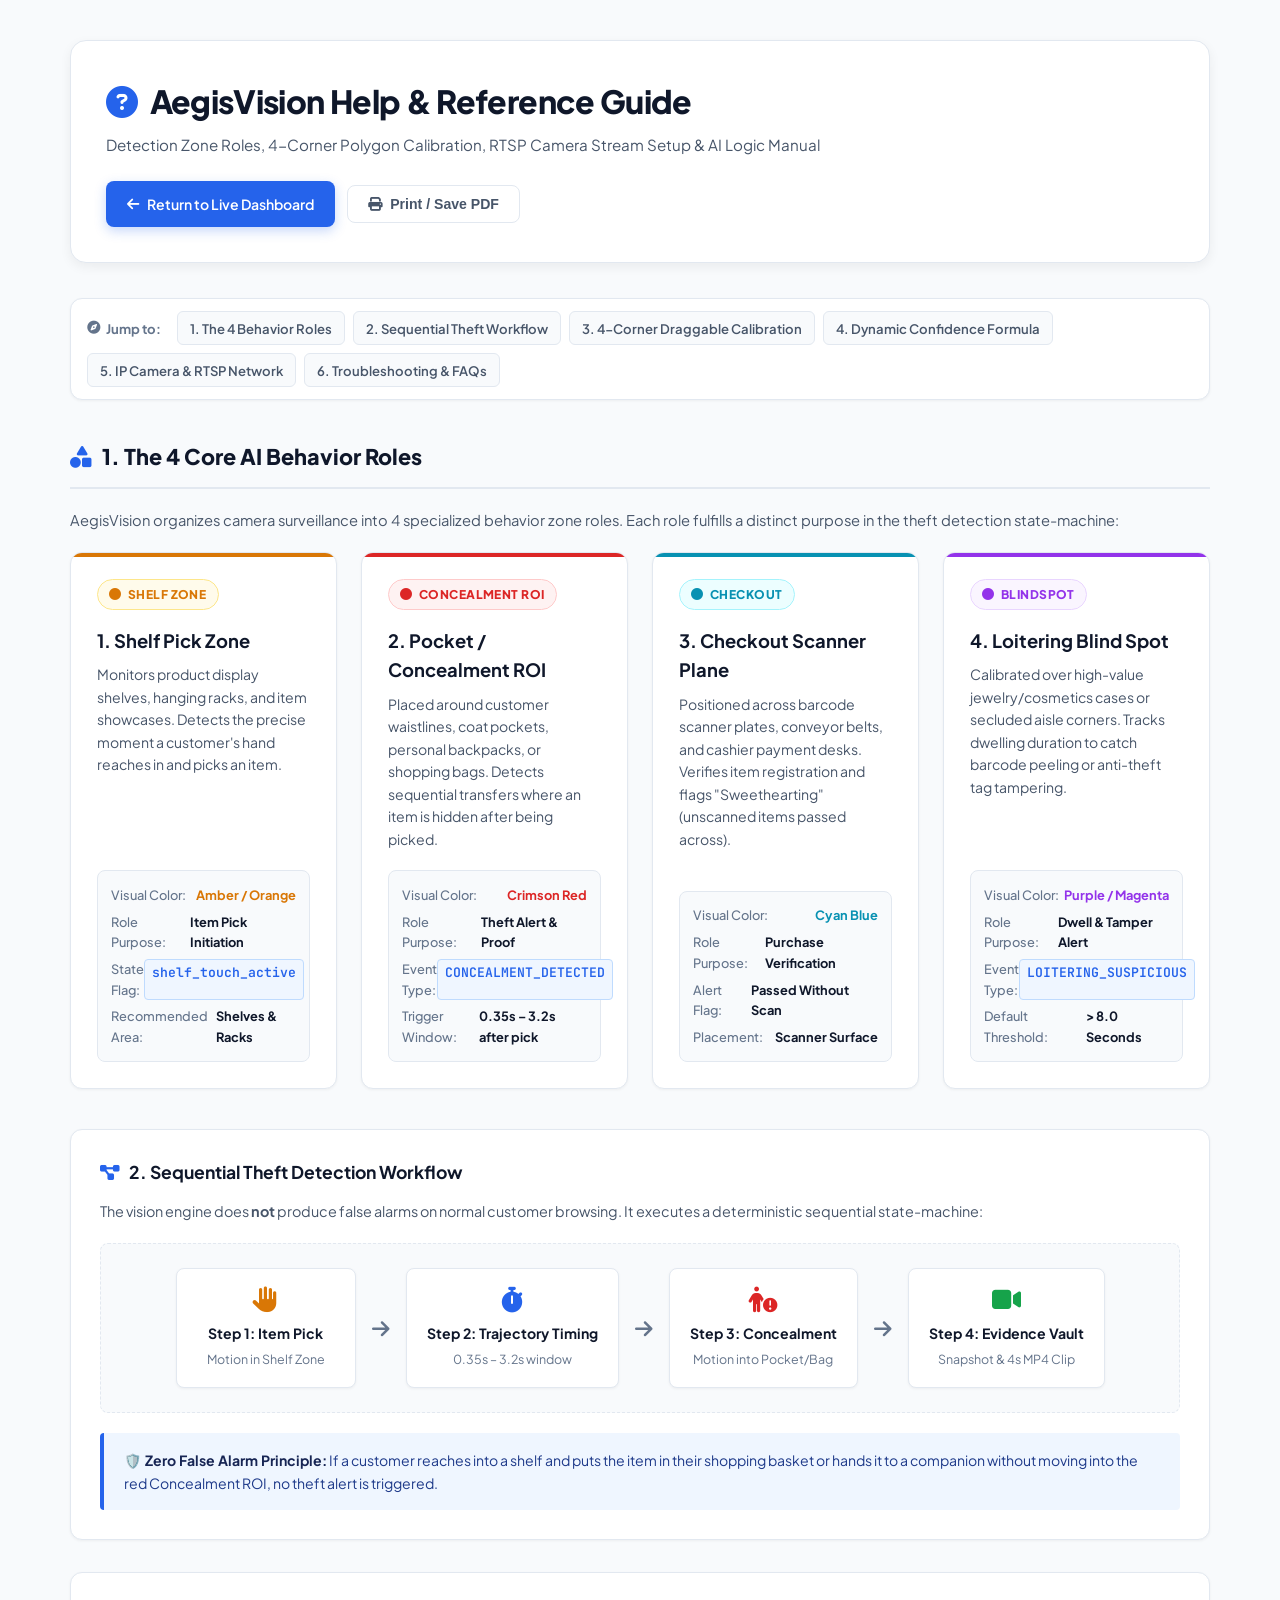
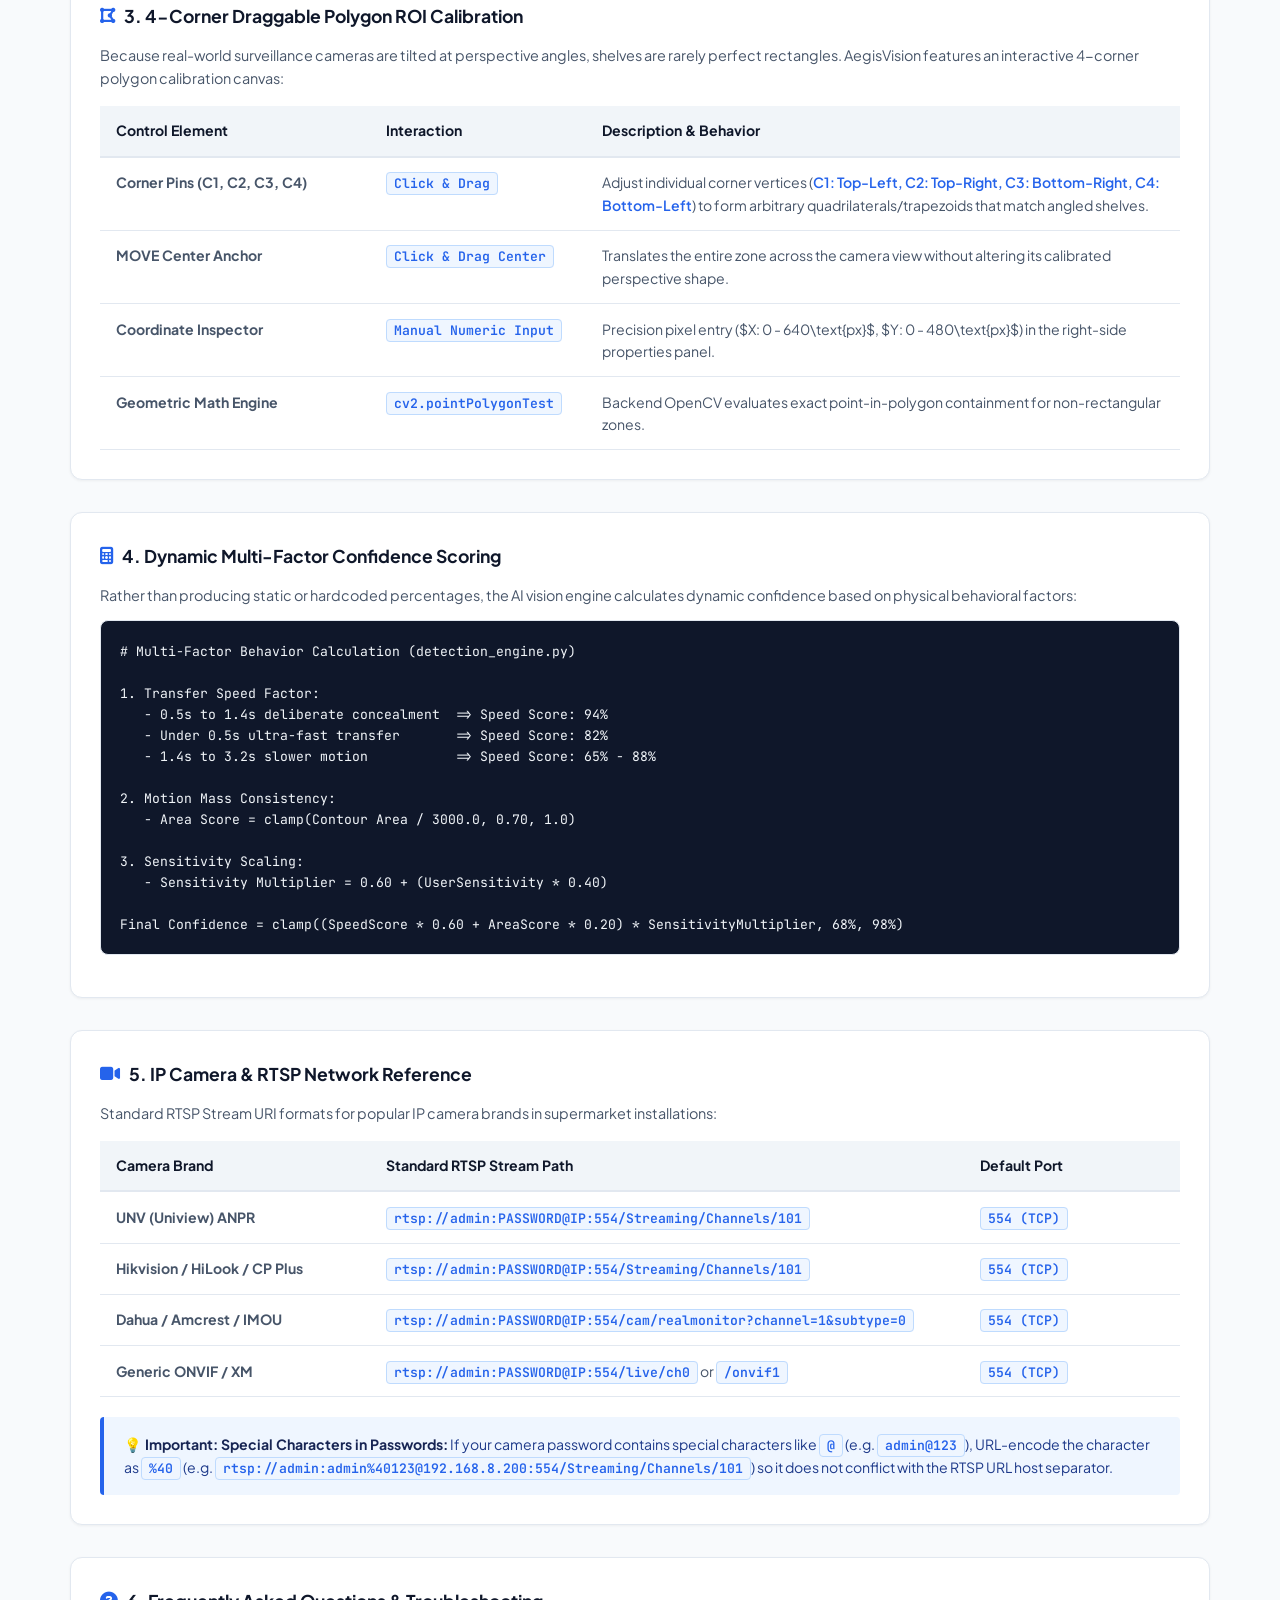
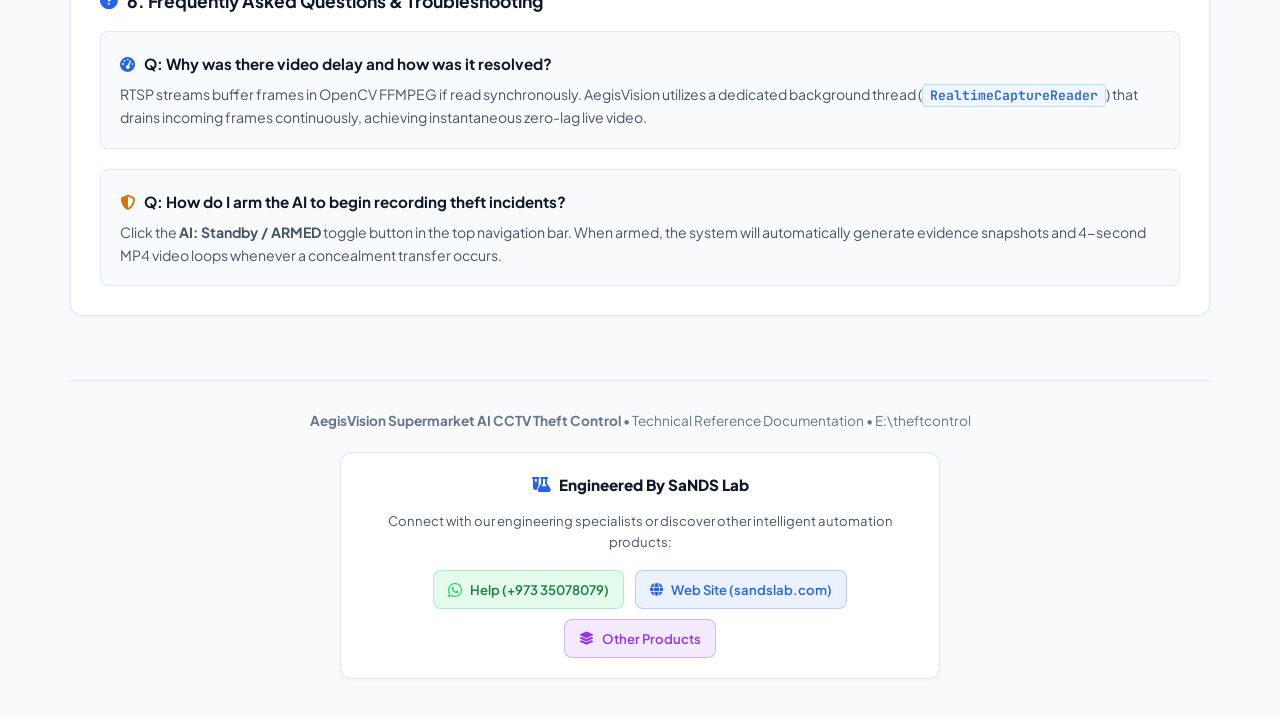
==== commit bf050019: "Add Engineered By SaNDS Lab footer with WhatsApp Help, Web Site, and Other Products buttons" ====
--- a/frontend/documentation.html
+++ b/frontend/documentation.html
@@ -728,8 +728,35 @@
         </section>
 
         <!-- FOOTER -->
-        <footer class="doc-footer">
-            <p><strong>AegisVision Supermarket AI CCTV Theft Control</strong> &bull; Technical Reference Documentation &bull; E:\theftcontrol</p>
+        <footer class="doc-footer" style="display: flex; flex-direction: column; align-items: center; gap: 1.25rem;">
+            <p style="color: var(--text-muted); font-size: 0.85rem;">
+                <strong>AegisVision Supermarket AI CCTV Theft Control</strong> &bull; Technical Reference Documentation &bull; E:\theftcontrol
+            </p>
+
+            <!-- Engineered by SaNDS Lab Card -->
+            <div style="background: #ffffff; border: 1px solid var(--border-color); border-radius: 12px; padding: 1.25rem 1.75rem; box-shadow: var(--shadow-sm); display: flex; flex-direction: column; align-items: center; gap: 0.85rem; max-width: 600px; width: 100%;">
+                <div style="display: flex; align-items: center; gap: 0.5rem; font-weight: 800; font-size: 0.95rem; color: #0f172a;">
+                    <i class="fa-solid fa-flask-vial" style="color: var(--accent-blue);"></i>
+                    <span>Engineered By SaNDS Lab</span>
+                </div>
+                <p style="font-size: 0.82rem; color: var(--text-secondary); text-align: center; margin: 0;">
+                    Connect with our engineering specialists or discover other intelligent automation products:
+                </p>
+                <div style="display: flex; flex-wrap: wrap; gap: 0.65rem; justify-content: center; width: 100%; margin-top: 0.25rem;">
+                    <!-- 1. Help / WhatsApp -->
+                    <a href="https://wa.me/97335078079?text=Hello%20SaNDS%20Lab%2C%20I%20need%20assistance%20with%20AegisVision%20Theft%20Control" target="_blank" rel="noopener noreferrer" class="btn" style="background: rgba(37, 211, 102, 0.12); color: #15803d; border: 1px solid rgba(37, 211, 102, 0.3); font-size: 0.82rem; padding: 0.5rem 0.9rem;">
+                        <i class="fa-brands fa-whatsapp" style="color: #25D366; font-size: 1rem;"></i> Help (+973 35078079)
+                    </a>
+                    <!-- 2. Web Site -->
+                    <a href="https://www.sandslab.com" target="_blank" rel="noopener noreferrer" class="btn" style="background: rgba(59, 130, 246, 0.1); color: var(--accent-blue); border: 1px solid rgba(59, 130, 246, 0.3); font-size: 0.82rem; padding: 0.5rem 0.9rem;">
+                        <i class="fa-solid fa-globe"></i> Web Site (sandslab.com)
+                    </a>
+                    <!-- 3. Other Products -->
+                    <a href="https://www.sandslab.com/products" target="_blank" rel="noopener noreferrer" class="btn" style="background: rgba(147, 51, 234, 0.1); color: var(--accent-purple); border: 1px solid rgba(147, 51, 234, 0.3); font-size: 0.82rem; padding: 0.5rem 0.9rem;">
+                        <i class="fa-solid fa-layer-group"></i> Other Products
+                    </a>
+                </div>
+            </div>
         </footer>
 
     </div>
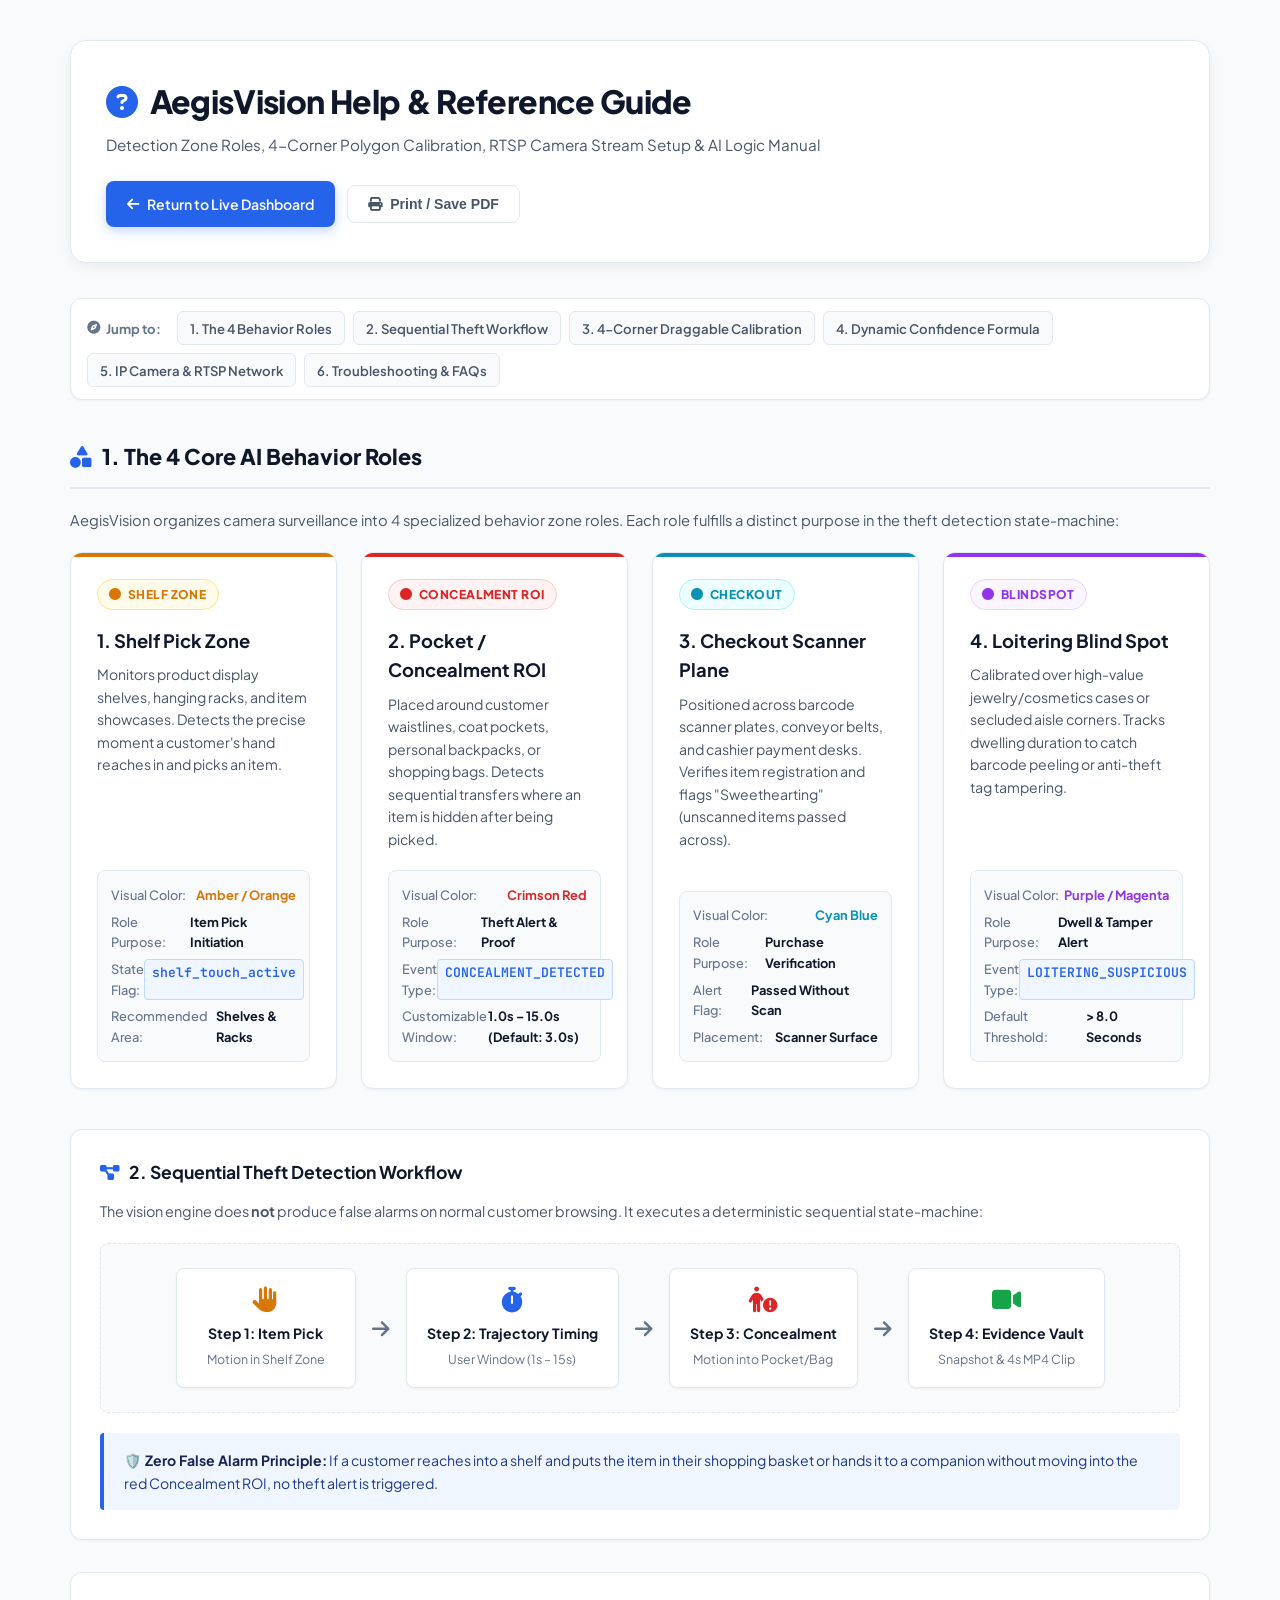
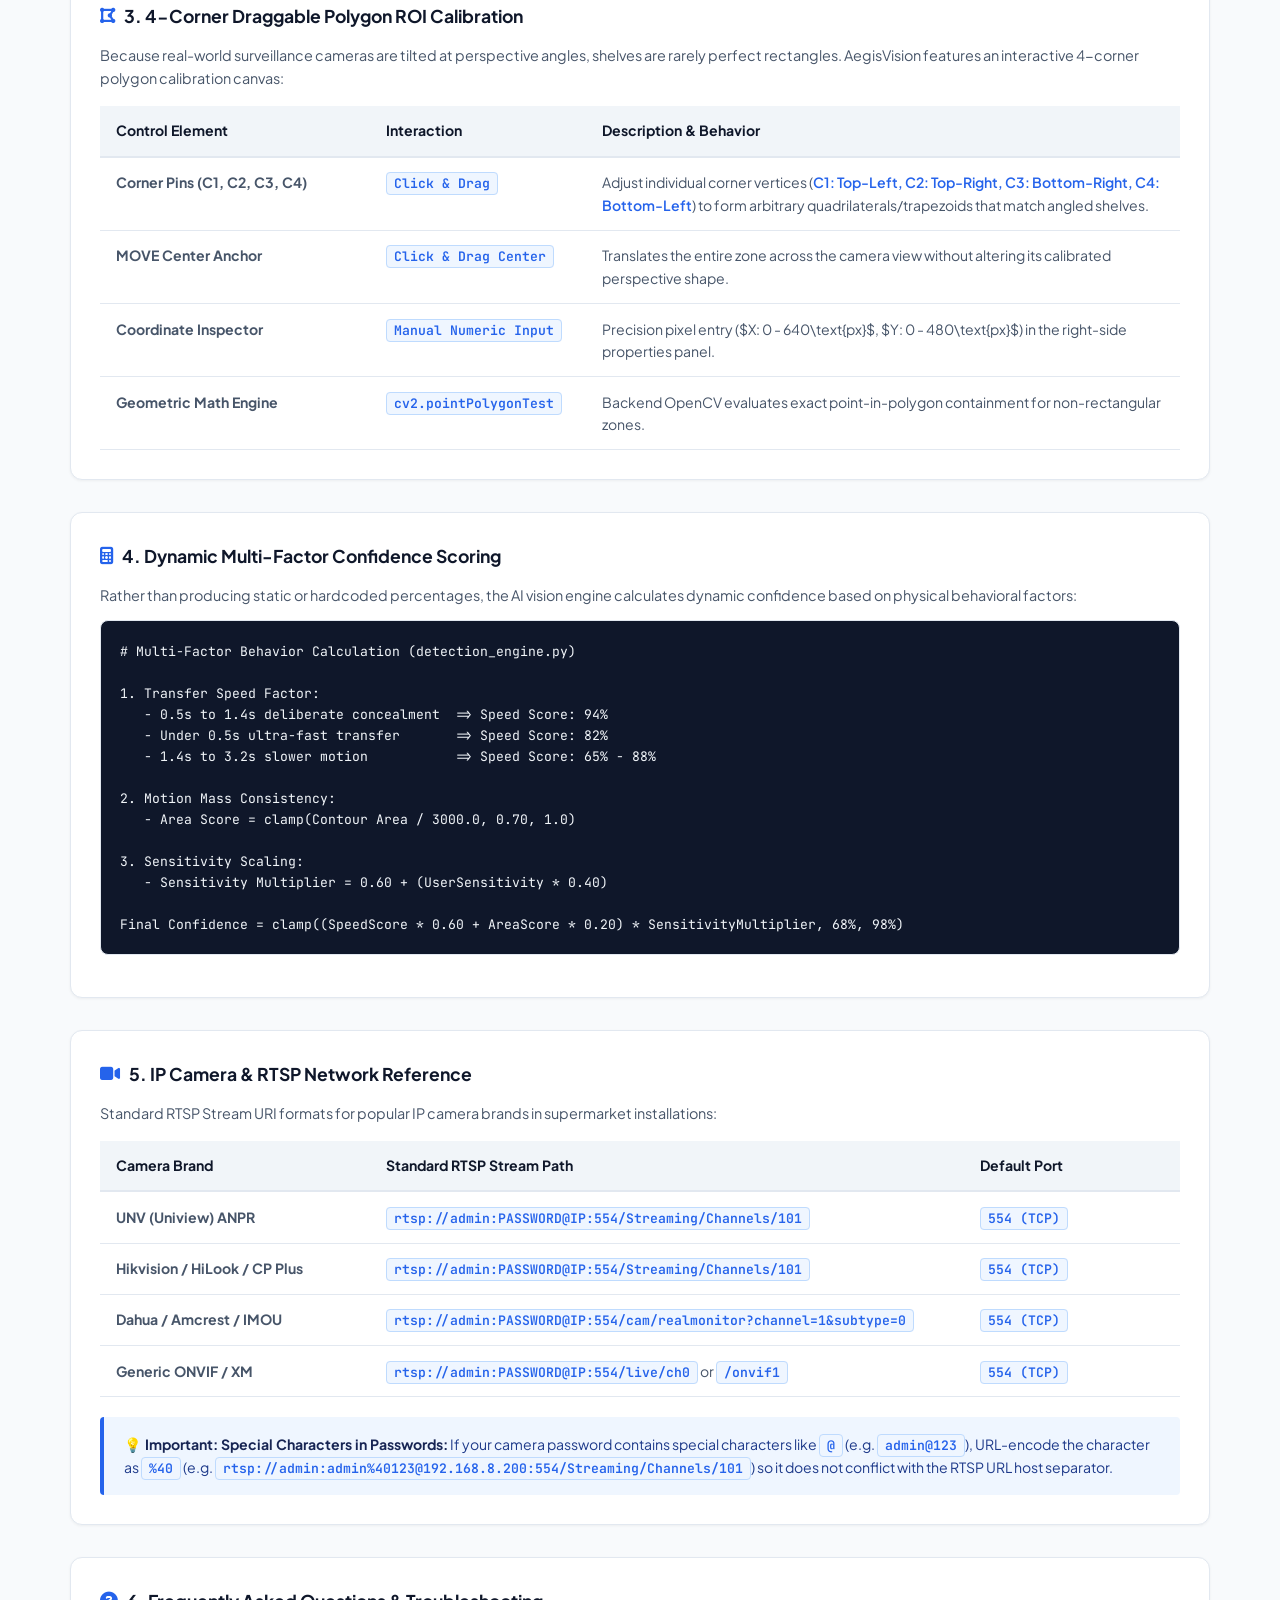
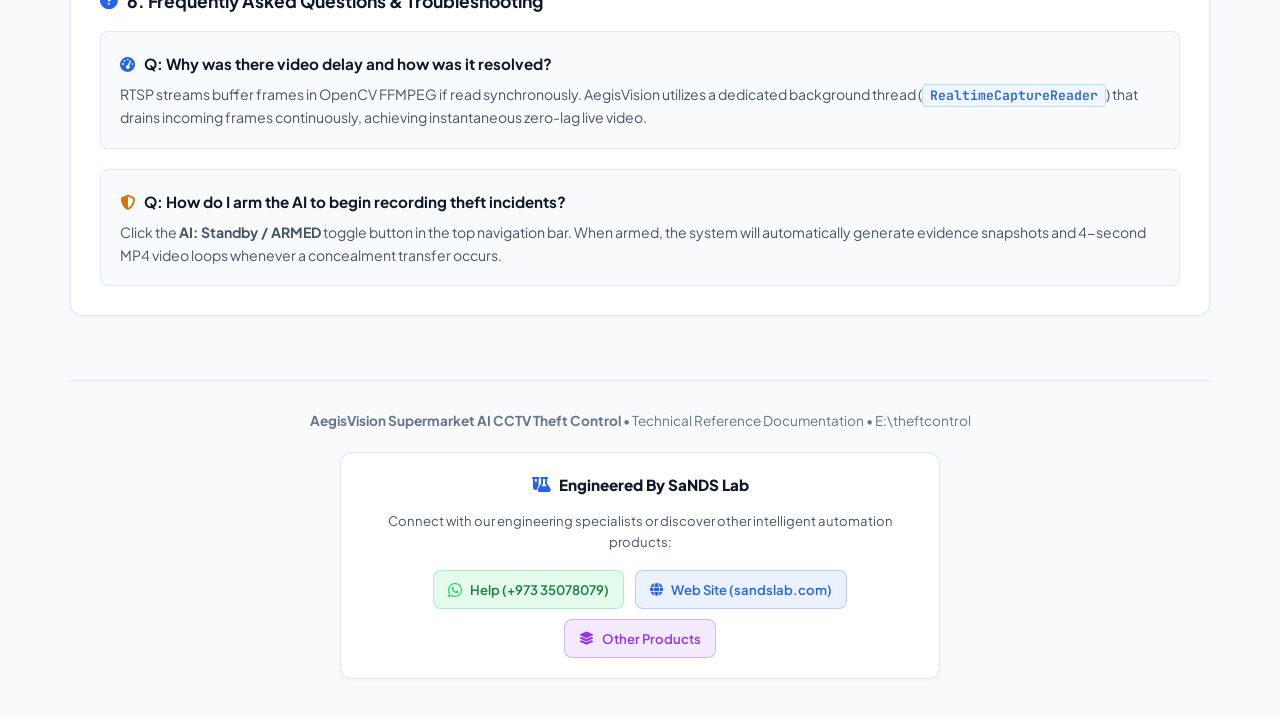
==== commit a51683c0: "Add user-customizable Concealment Transfer Timing option (1s-15s) with live HUD timer and quick pres" ====
--- a/frontend/documentation.html
+++ b/frontend/documentation.html
@@ -518,7 +518,7 @@
                         <div><span>Visual Color:</span> <span style="color:var(--accent-red)">Crimson Red</span></div>
                         <div><span>Role Purpose:</span> <span>Theft Alert & Proof</span></div>
                         <div><span>Event Type:</span> <code>CONCEALMENT_DETECTED</code></div>
-                        <div><span>Trigger Window:</span> <span>0.35s – 3.2s after pick</span></div>
+                        <div><span>Customizable Window:</span> <span>1.0s – 15.0s (Default: 3.0s)</span></div>
                     </div>
                 </div>
 
@@ -569,7 +569,7 @@
                     <div class="diagram-node">
                         <i class="fa-solid fa-stopwatch" style="color: var(--accent-blue);"></i>
                         <strong style="font-size: 0.88rem; color: #0f172a;">Step 2: Trajectory Timing</strong>
-                        <div style="font-size: 0.78rem; color: var(--text-muted); margin-top: 4px;">0.35s – 3.2s window</div>
+                        <div style="font-size: 0.78rem; color: var(--text-muted); margin-top: 4px;">User Window (1s – 15s)</div>
                     </div>
                     <div class="diagram-arrow"><i class="fa-solid fa-arrow-right"></i></div>
                     <div class="diagram-node">
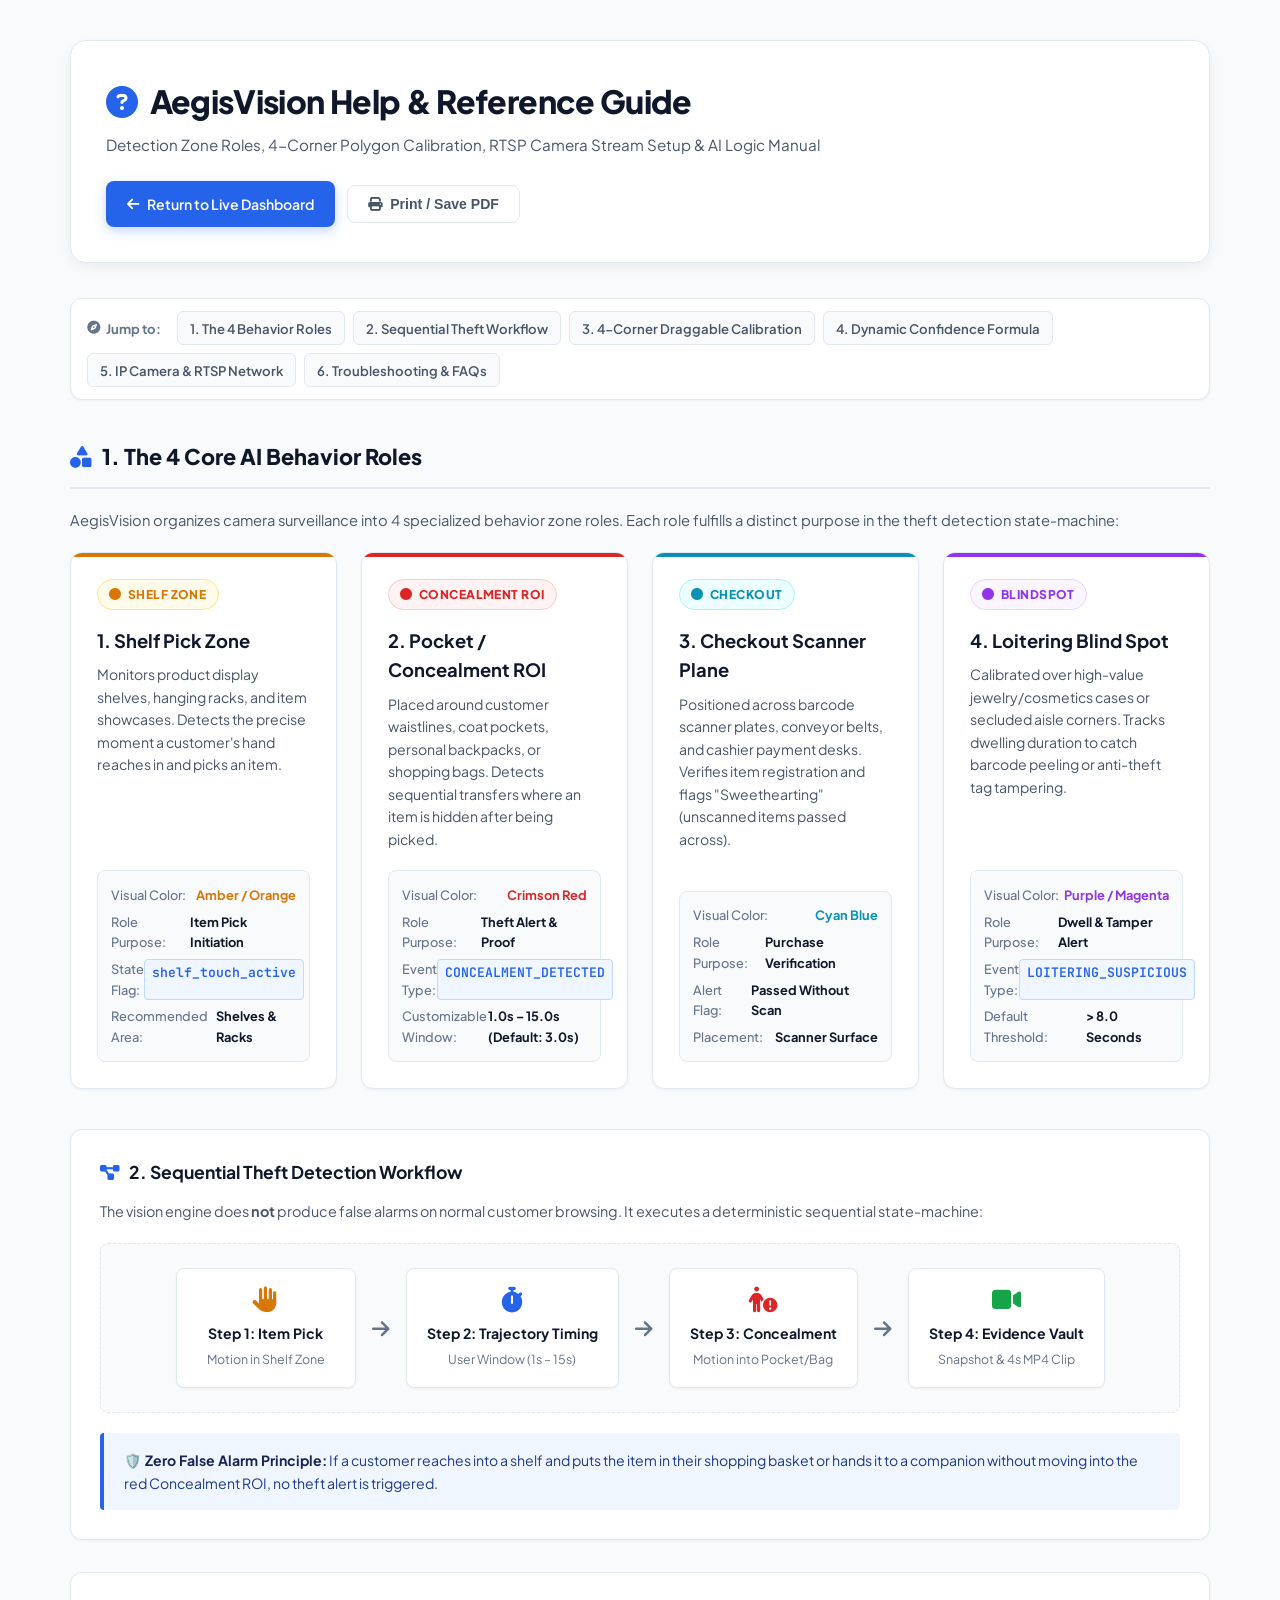
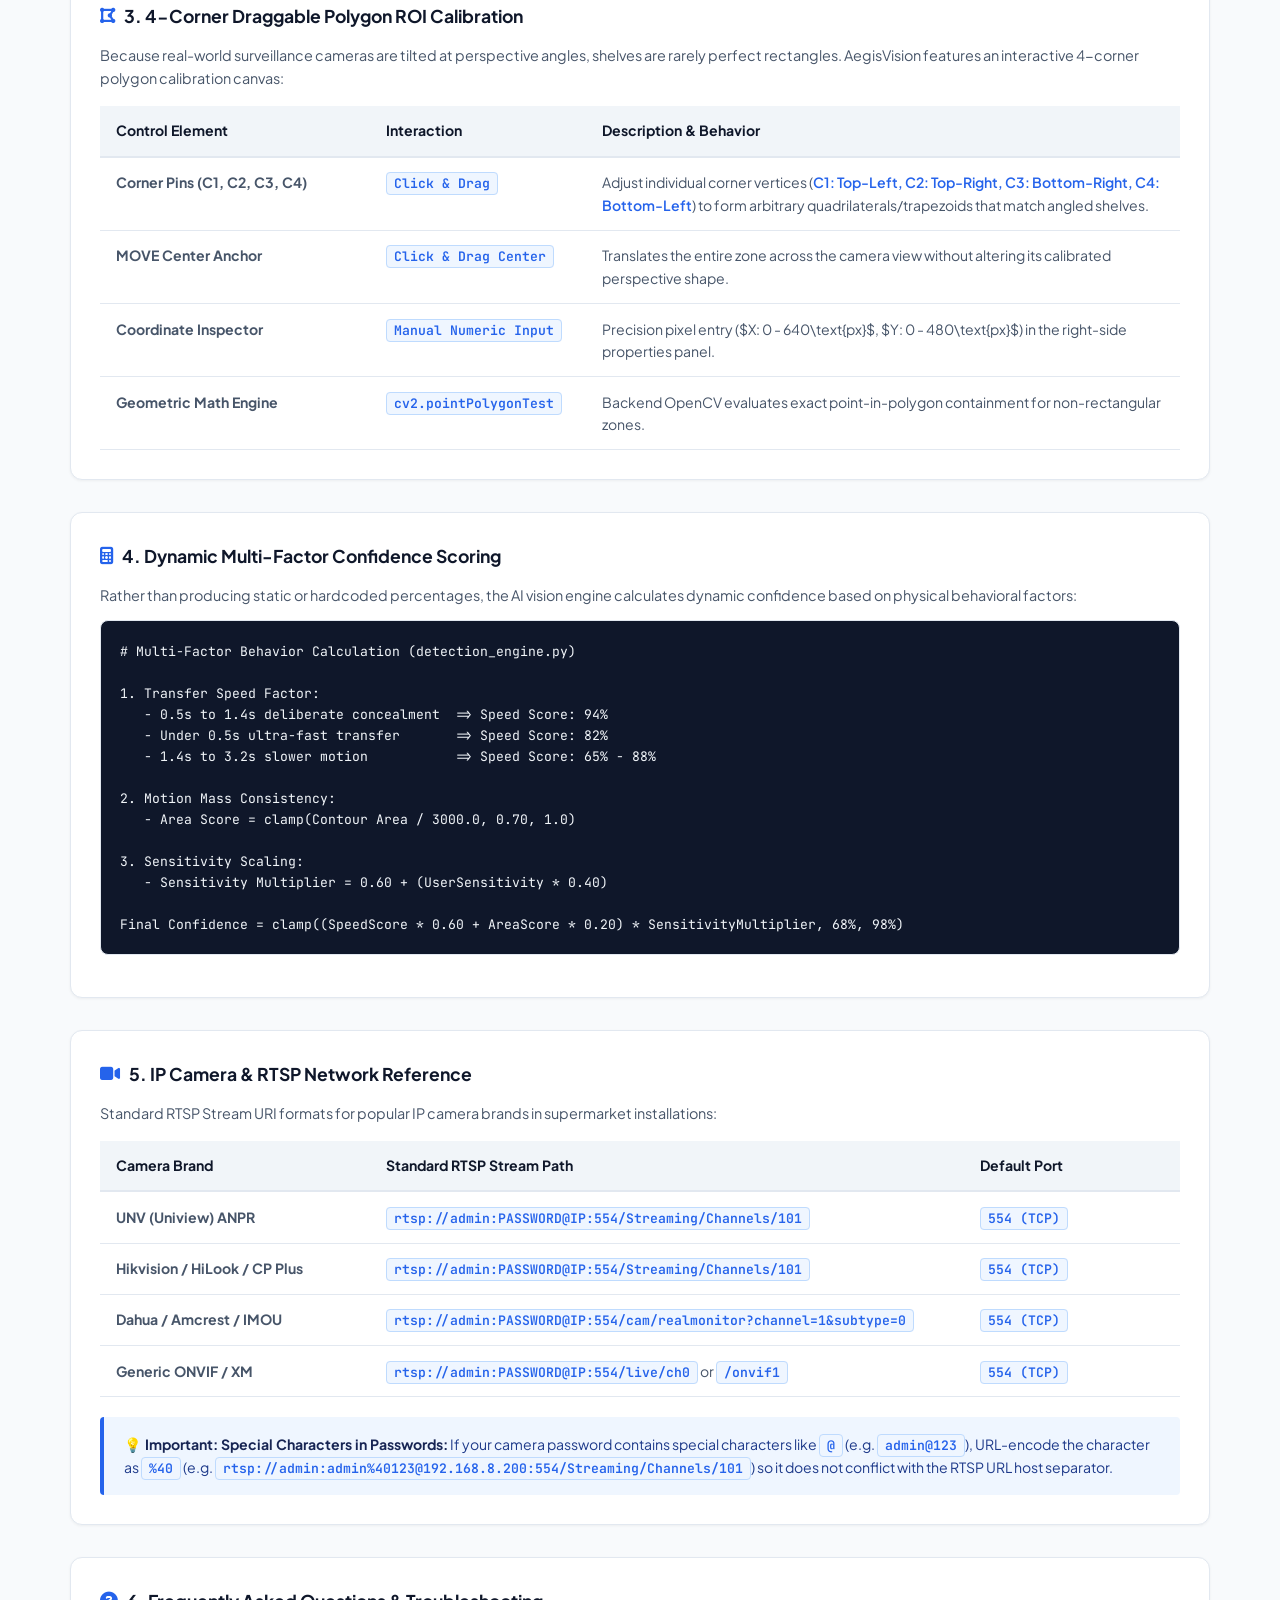
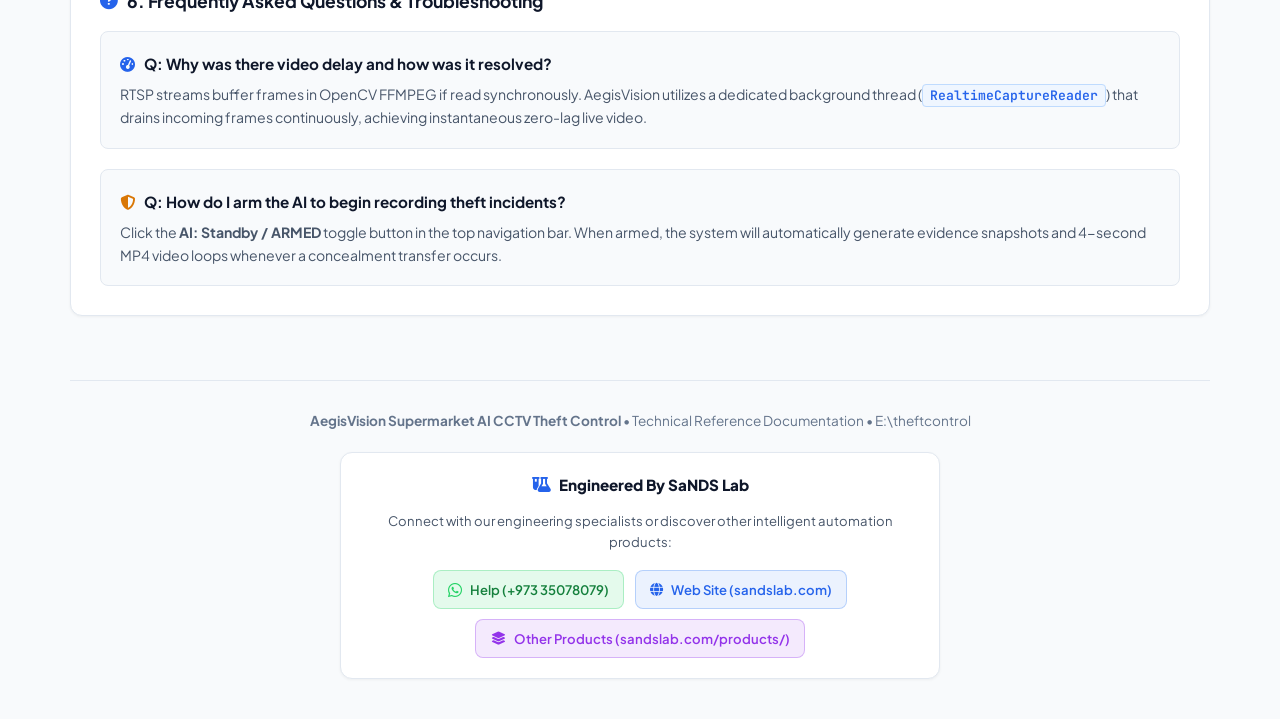
==== commit 69de1e6e: "Update products URL to sandslab.com/products/" ====
--- a/frontend/documentation.html
+++ b/frontend/documentation.html
@@ -752,8 +752,8 @@
                         <i class="fa-solid fa-globe"></i> Web Site (sandslab.com)
                     </a>
                     <!-- 3. Other Products -->
-                    <a href="https://www.sandslab.com/products" target="_blank" rel="noopener noreferrer" class="btn" style="background: rgba(147, 51, 234, 0.1); color: var(--accent-purple); border: 1px solid rgba(147, 51, 234, 0.3); font-size: 0.82rem; padding: 0.5rem 0.9rem;">
-                        <i class="fa-solid fa-layer-group"></i> Other Products
+                    <a href="https://sandslab.com/products/" target="_blank" rel="noopener noreferrer" class="btn" style="background: rgba(147, 51, 234, 0.1); color: var(--accent-purple); border: 1px solid rgba(147, 51, 234, 0.3); font-size: 0.82rem; padding: 0.5rem 0.9rem;">
+                        <i class="fa-solid fa-layer-group"></i> Other Products (sandslab.com/products/)
                     </a>
                 </div>
             </div>
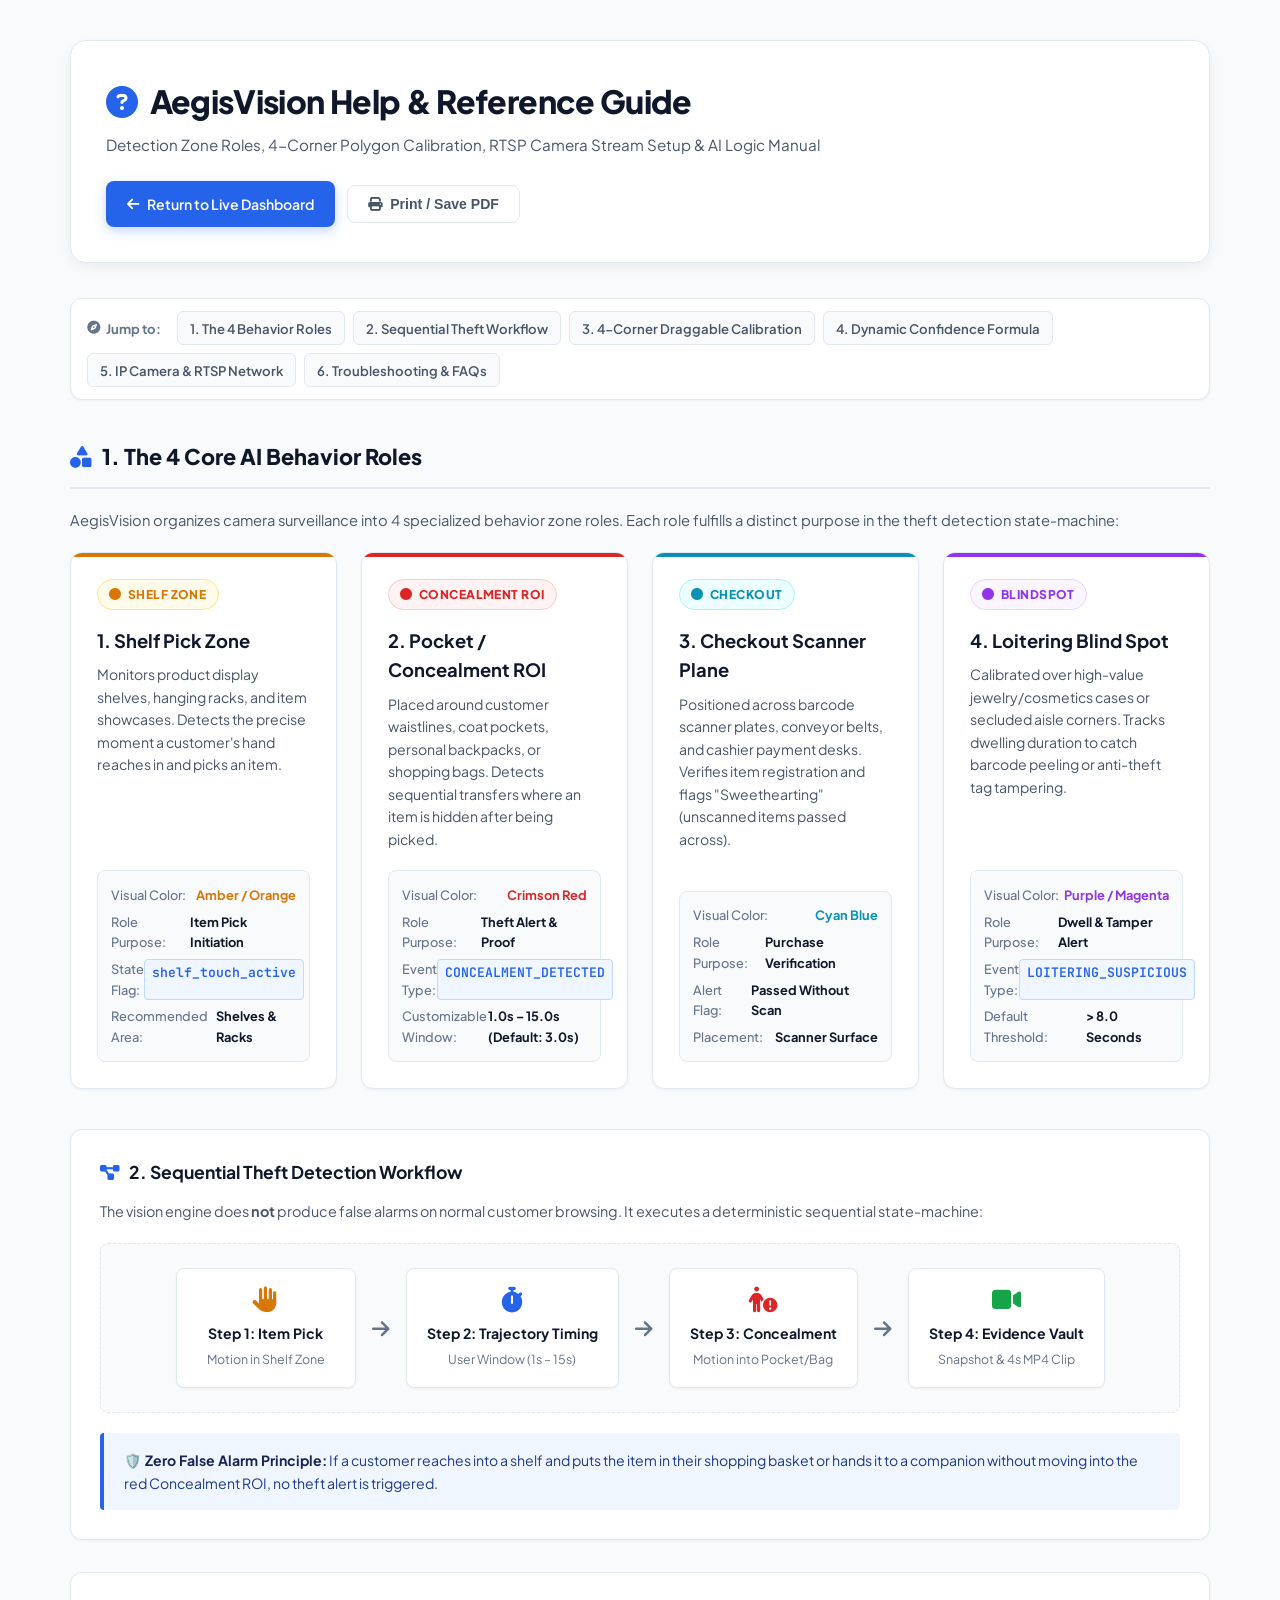
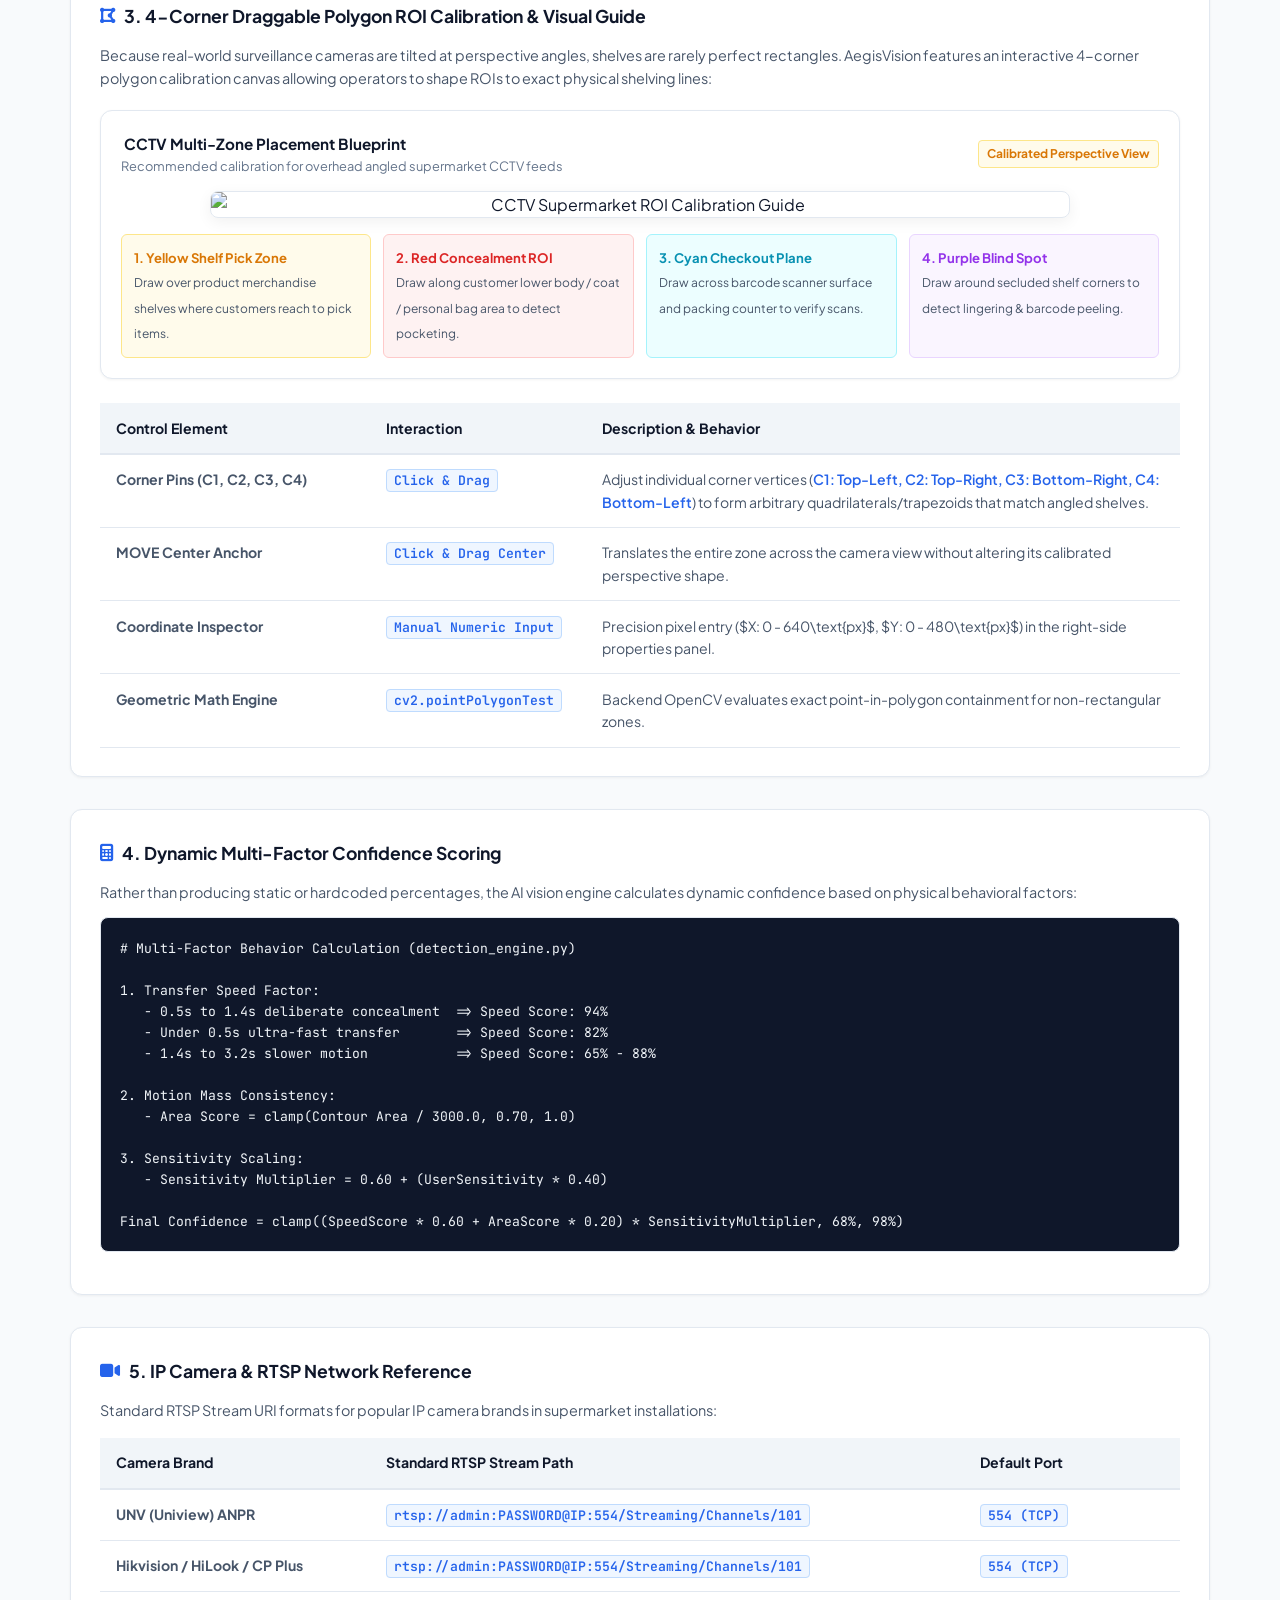
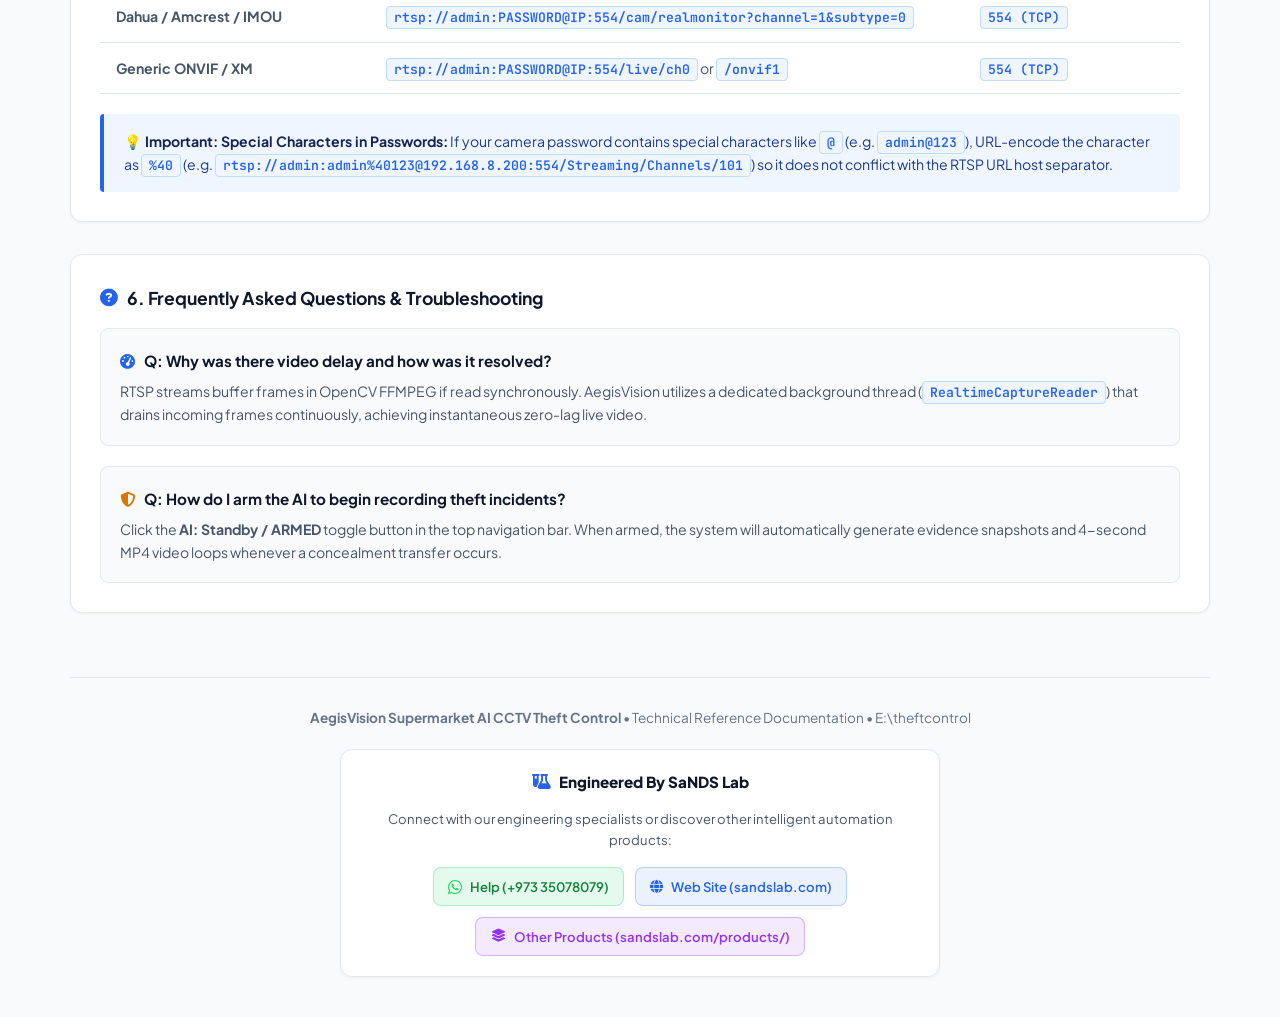
==== commit 907b3d9a: "Fix camera switching on dashboard and zone editor, dynamic multi-cam streaming, and embed CCTV ROI g" ====
--- a/frontend/documentation.html
+++ b/frontend/documentation.html
@@ -594,10 +594,44 @@
         <!-- 4. 4-CORNER DRAGGABLE POLYGON CALIBRATION -->
         <section id="polygon">
             <div class="feature-panel">
-                <h4><i class="fa-solid fa-draw-polygon"></i> 3. 4-Corner Draggable Polygon ROI Calibration</h4>
-                <p style="color: var(--text-secondary); font-size: 0.9rem; margin-bottom: 1rem;">
-                    Because real-world surveillance cameras are tilted at perspective angles, shelves are rarely perfect rectangles. AegisVision features an interactive 4-corner polygon calibration canvas:
+                <h4><i class="fa-solid fa-draw-polygon"></i> 3. 4-Corner Draggable Polygon ROI Calibration & Visual Guide</h4>
+                <p style="color: var(--text-secondary); font-size: 0.9rem; margin-bottom: 1.25rem;">
+                    Because real-world surveillance cameras are tilted at perspective angles, shelves are rarely perfect rectangles. AegisVision features an interactive 4-corner polygon calibration canvas allowing operators to shape ROIs to exact physical shelving lines:
                 </p>
+
+                <!-- VISUAL ROI CALIBRATION BLUEPRINT -->
+                <div style="background: #ffffff; border: 1px solid var(--border-color); border-radius: var(--radius-md); padding: 1.25rem; margin-bottom: 1.5rem; text-align: center; box-shadow: var(--shadow-sm);">
+                    <div style="display: flex; align-items: center; justify-content: space-between; margin-bottom: 0.85rem; text-align: left; flex-wrap: wrap; gap: 0.5rem;">
+                        <div>
+                            <strong style="font-size: 0.95rem; color: #0f172a;"><i class="fa-solid fa-camera-viewfinder text-blue"></i> CCTV Multi-Zone Placement Blueprint</strong>
+                            <span style="display: block; font-size: 0.8rem; color: var(--text-muted);">Recommended calibration for overhead angled supermarket CCTV feeds</span>
+                        </div>
+                        <span class="badge-shelf" style="padding: 3px 8px; border-radius: 4px; font-size: 0.75rem; font-weight: 700;">Calibrated Perspective View</span>
+                    </div>
+                    <img 
+                        src="/cctv_roi_guide.jpg" 
+                        alt="CCTV Supermarket ROI Calibration Guide" 
+                        style="width: 100%; max-width: 860px; height: auto; border-radius: 8px; border: 1px solid var(--border-color); box-shadow: 0 4px 15px rgba(0,0,0,0.06); display: inline-block;"
+                    />
+                    <div style="display: grid; grid-template-columns: repeat(auto-fit, minmax(200px, 1fr)); gap: 0.75rem; margin-top: 1rem; text-align: left;">
+                        <div style="background: var(--accent-amber-light); border: 1px solid var(--accent-amber-border); padding: 0.75rem; border-radius: 6px;">
+                            <strong style="color: var(--accent-amber); font-size: 0.82rem; display: block;">1. Yellow Shelf Pick Zone</strong>
+                            <span style="font-size: 0.75rem; color: var(--text-secondary);">Draw over product merchandise shelves where customers reach to pick items.</span>
+                        </div>
+                        <div style="background: var(--accent-red-light); border: 1px solid var(--accent-red-border); padding: 0.75rem; border-radius: 6px;">
+                            <strong style="color: var(--accent-red); font-size: 0.82rem; display: block;">2. Red Concealment ROI</strong>
+                            <span style="font-size: 0.75rem; color: var(--text-secondary);">Draw along customer lower body / coat / personal bag area to detect pocketing.</span>
+                        </div>
+                        <div style="background: var(--accent-cyan-light); border: 1px solid var(--accent-cyan-border); padding: 0.75rem; border-radius: 6px;">
+                            <strong style="color: var(--accent-cyan); font-size: 0.82rem; display: block;">3. Cyan Checkout Plane</strong>
+                            <span style="font-size: 0.75rem; color: var(--text-secondary);">Draw across barcode scanner surface and packing counter to verify scans.</span>
+                        </div>
+                        <div style="background: var(--accent-purple-light); border: 1px solid var(--accent-purple-border); padding: 0.75rem; border-radius: 6px;">
+                            <strong style="color: var(--accent-purple); font-size: 0.82rem; display: block;">4. Purple Blind Spot</strong>
+                            <span style="font-size: 0.75rem; color: var(--text-secondary);">Draw around secluded shelf corners to detect lingering & barcode peeling.</span>
+                        </div>
+                    </div>
+                </div>
 
                 <table class="doc-table">
                     <thead>
